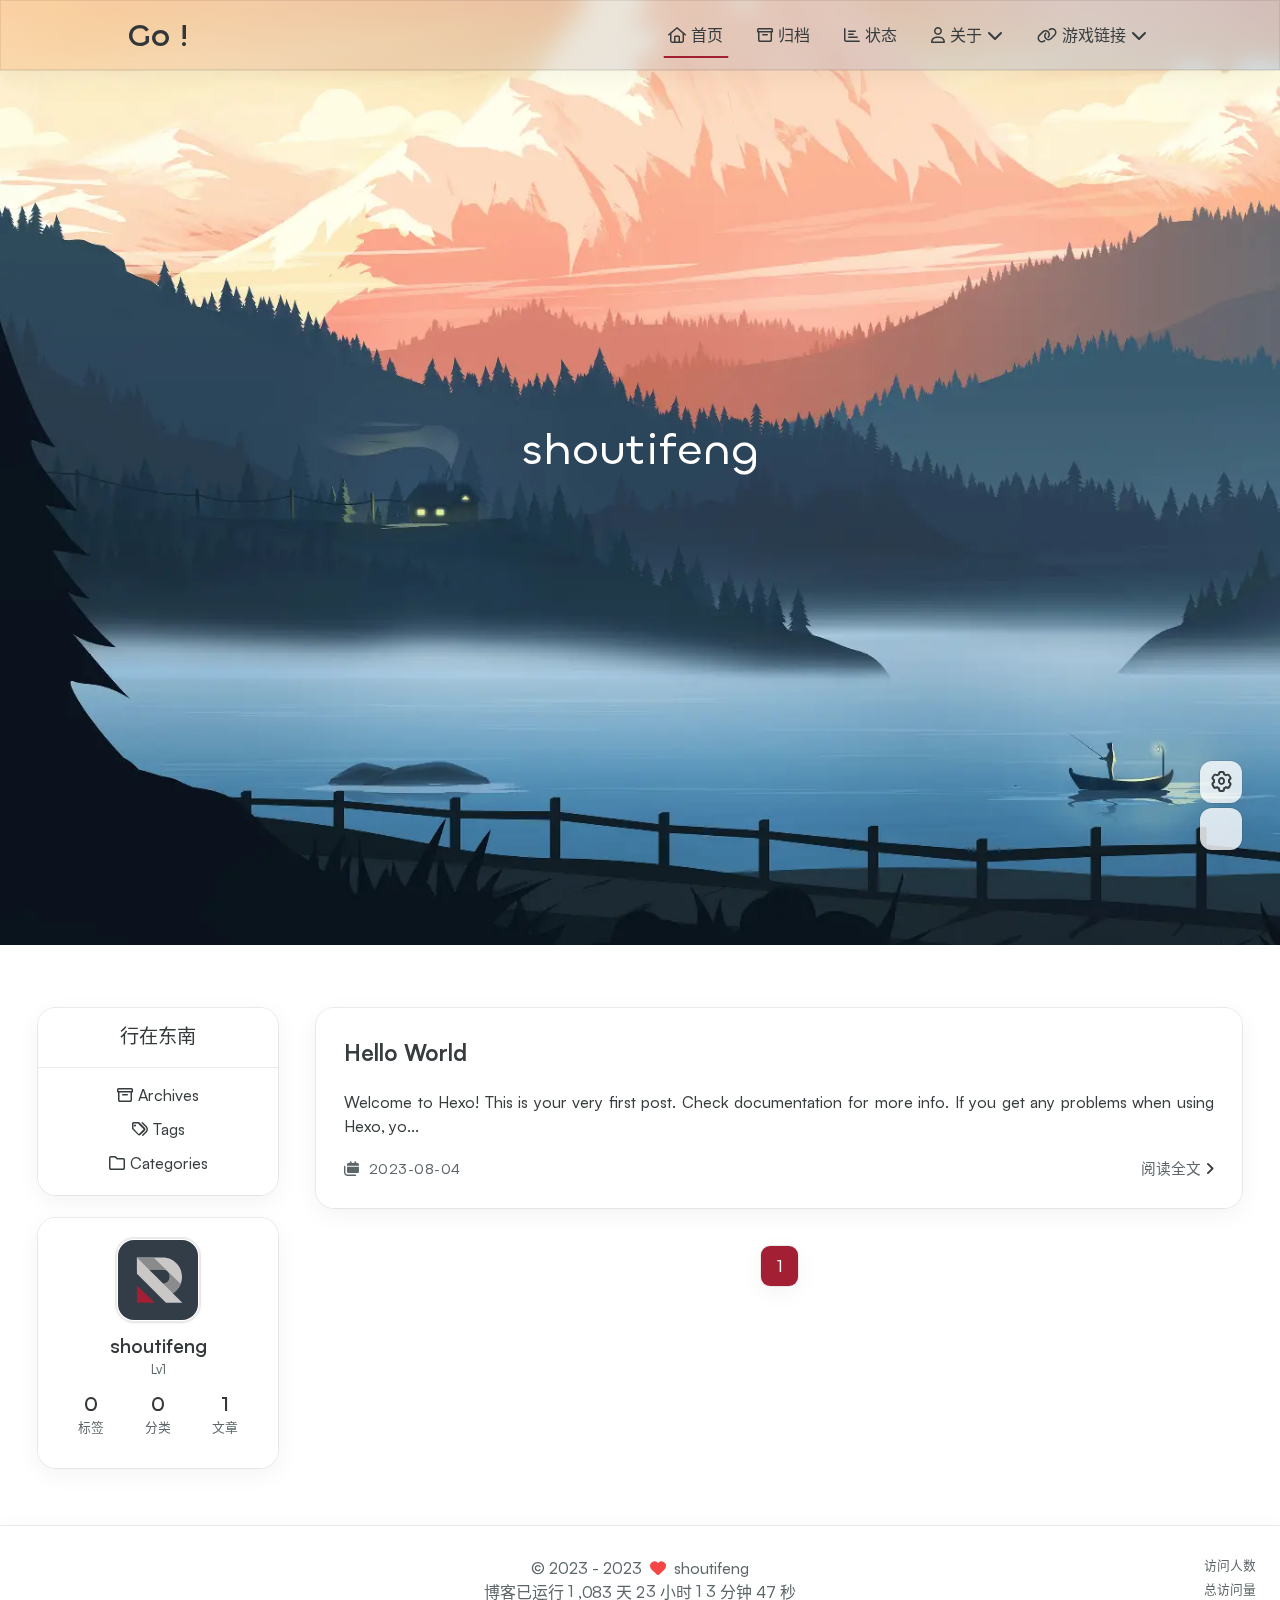
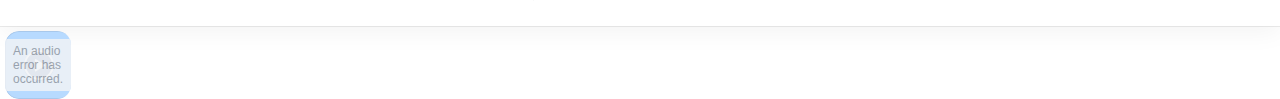
==== index.html @ 876d7492 "Site updated: 2023-08-04 16:55:06" ====
<!DOCTYPE html>
<html lang="zh-CN">
<head>
    <meta charset="utf-8">
    <meta name="viewport" content="width=device-width, initial-scale=1">
    <meta name="keywords" content="Hexo Theme Redefine">
    
    <meta name="author" content="shoutifeng">
    <!-- preconnect -->
    <link rel="preconnect" href="https://fonts.googleapis.com">
    <link rel="preconnect" href="https://fonts.gstatic.com" crossorigin>
    
    
    <!--- Seo Part-->
    
    <link rel="canonical" href="http://example.com/"/>
    <meta name="robots" content="index,follow">
    <meta name="googlebot" content="index,follow">
    <meta name="revisit-after" content="1 days">
    
        <meta name="description" content="---wow---">
<meta property="og:type" content="website">
<meta property="og:title" content="new world">
<meta property="og:url" content="http://example.com/index.html">
<meta property="og:site_name" content="new world">
<meta property="og:description" content="---wow---">
<meta property="og:locale" content="zh_CN">
<meta property="article:author" content="shoutifeng">
<meta name="twitter:card" content="summary">
    
    
    <!--- Icon Part-->
    <link rel="icon" type="image/png" href="/images/redefine-favicon.svg" sizes="192x192">
    <link rel="apple-touch-icon" sizes="180x180" href="/images/redefine-favicon.svg">
    <meta name="theme-color" content="#A31F34">
    <link rel="shortcut icon" href="/images/redefine-favicon.svg">
    <!--- Page Info-->
    
    <title>
        
        Go !
    </title>
    
<link rel="stylesheet" href="/css/style.css">

    
<link rel="stylesheet" href="/fonts/fonts.css">

    
<link rel="stylesheet" href="/fonts/Satoshi/satoshi.css">

    
<link rel="stylesheet" href="/fonts/Chillax/chillax.css">

    <!--- Font Part-->
    
    
    
    

    <!--- Inject Part-->
    
    <script id="hexo-configurations">
    let Global = window.Global || {};
    Global.hexo_config = {"hostname":"example.com","root":"/","language":"zh-CN"};
    Global.theme_config = {"articles":{"style":{"font_size":"16px","line_height":1.5,"image_border_radius":"14px","image_alignment":"center","image_caption":false,"link_icon":true},"word_count":{"enable":true,"count":true,"min2read":true},"author_label":{"enable":true,"auto":false,"list":[]},"code_block":{"copy":true,"style":"mac","font":{"enable":false,"family":null,"url":null}},"toc":{"enable":true,"max_depth":3,"number":false,"expand":true,"init_open":true},"copyright":true,"lazyload":true,"recommendation":{"enable":false,"title":"推荐阅读","limit":3,"mobile_limit":2,"placeholder":"/images/wallhaven-wqery6-light.webp","skip_dirs":[]}},"colors":{"primary":"#A31F34","secondary":null},"global":{"fonts":{"chinese":{"enable":false,"family":null,"url":null},"english":{"enable":false,"family":null,"url":null}},"content_max_width":"1000px","sidebar_width":"210px","hover":{"shadow":true,"scale":false},"scroll_progress":{"bar":false,"percentage":true},"website_counter":{"url":"https://busuanzi.ibruce.info/busuanzi/2.3/busuanzi.pure.mini.js","enable":true,"site_pv":true,"site_uv":true,"post_pv":true},"single_page":true,"open_graph":true,"google_analytics":{"enable":false,"id":null}},"home_banner":{"enable":true,"style":"fixed","image":{"light":"/images/light.jpg","dark":"/images/dark.png"},"title":"shoutifeng","subtitle":{"text":[],"hitokoto":{"enable":false,"api":"https://v1.hitokoto.cn"},"typing_speed":100,"backing_speed":80,"starting_delay":500,"backing_delay":1500,"loop":true,"smart_backspace":true},"text_color":{"light":"#fff","dark":"#d1d1b6"},"text_style":{"title_size":"2.8rem","subtitle_size":"1.5rem","line_height":1.2},"custom_font":{"enable":false,"family":null,"url":null},"social_links":{"enable":false,"links":{"github":null,"instagram":null,"zhihu":null,"twitter":null,"email":null},"qrs":{"weixin":null}}},"plugins":{"feed":{"enable":true},"aplayer":{"enable":true,"type":"mini","audios":[{"name":"小雨","artist":"黄龄","url":null,"cover":null}]},"mermaid":{"enable":false,"version":"9.3.0"}},"version":"2.3.0","navbar":{"auto_hide":false,"color":{"left":"#f78736","right":"#367df7","transparency":35},"links":{"Home":{"path":"/","icon":"fa-regular fa-house"},"Archives":{"path":"/archives","icon":"fa-regular fa-archive"},"Status":{"path":"https://status.evanluo.top/","icon":"fa-regular fa-chart-bar"},"About":{"icon":"fa-regular fa-user","submenus":{"Me":"/about","Github":"https://github.com/EvanNotFound/hexo-theme-redefine","Blog":"https://ohevan.com","Friends":"/friends"}},"Links":{"icon":"fa-regular fa-link","submenus":{"Link1":"/link1","Link2":"/link2","Link3":"/link3"}}},"search":{"enable":false,"preload":true}},"page_templates":{"friends_column":2,"tags_style":"blur"},"home":{"sidebar":{"enable":true,"position":"left","first_item":"menu","announcement":null,"links":{"Archives":{"path":"/archives","icon":"fa-regular fa-archive"},"Tags":{"path":"/tags","icon":"fa-regular fa-tags"},"Categories":{"path":"/categories","icon":"fa-regular fa-folder"}}},"article_date_format":"auto","categories":{"enable":true,"limit":3},"tags":{"enable":true,"limit":3}},"footerStart":"2023/8/5 11:45:14"};
    Global.language_ago = {"second":"%s 秒前","minute":"%s 分钟前","hour":"%s 小时前","day":"%s 天前","week":"%s 周前","month":"%s 个月前","year":"%s 年前"};
    Global.data_config = {"masonry":false};
  </script>
    
    <!--- Fontawesome Part-->
    
<link rel="stylesheet" href="/fontawesome/fontawesome.min.css">

    
<link rel="stylesheet" href="/fontawesome/brands.min.css">

    
<link rel="stylesheet" href="/fontawesome/solid.min.css">

    
<link rel="stylesheet" href="/fontawesome/regular.min.css">

    
    
    
    
<meta name="generator" content="Hexo 6.3.0"></head>


<body>
<div class="progress-bar-container">
    

    
        <span class="pjax-progress-bar"></span>
        <span class="swup-progress-icon">
            <i class="fa-solid fa-circle-notch fa-spin"></i>
        </span>
    
</div>


<main class="page-container" id="swup">
    

    
        
    <style>
        .home-banner-container {
            background: transparent !important;
        }

        .home-article-item,
        .sidebar-links,
        .sidebar-content,
        a.page-number,
        a.extend,
        .sidebar-links .links:hover,
        .right-bottom-tools,
        footer.footer {
            background-color: var(--background-color-transparent-80) !important;
        }

        .right-bottom-tools:hover,
        a.page-number:hover,
        a.extend:hover {
            background-color: var(--primary-color) !important;
        }

        .site-info,
        .home-article-sticky-label {
            background-color: var(--background-color-transparent-15) !important;
        }

        .home-article-sticky-label {
            backdrop-filter: none !important;
        }
    </style>

    <div class="home-banner-background transition-fade">
    </div>


<div class="home-banner-container flex-center transition-fade">
    <div class="content flex-center">
        <div class="description"
        
        >
            shoutifeng
            
            
                <p><i id="subtitle"></i></p>
            
        </div>
        
    </div>
</div>



    

    <div class="main-content-container">
        

        <div class="main-content-header">
            <header class="navbar-container">
    
    <div class="navbar-content has-home-banner">
        <div class="left">
            
            <a class="logo-title" href="/">
                <h1>
                Go !
                </h1>
            </a>
        </div>

        <div class="right">
            <!-- PC -->
            <div class="desktop">
                <ul class="navbar-list">
                    
                        
                            <li class="navbar-item">
                                <!-- Menu -->
                                <a class="active" 
                                    href="/"  >
                                    
                                        
                                            <i class="fa-regular fa-house"></i>
                                        
                                        首页
                                    
                                </a>
                                <!-- Submenu -->
                                
                            </li>
                    
                        
                            <li class="navbar-item">
                                <!-- Menu -->
                                <a class="" 
                                    href="/archives"  >
                                    
                                        
                                            <i class="fa-regular fa-archive"></i>
                                        
                                        归档
                                    
                                </a>
                                <!-- Submenu -->
                                
                            </li>
                    
                        
                            <li class="navbar-item">
                                <!-- Menu -->
                                <a class="" 
                                    target="_blank" rel="noopener" href="https://status.evanluo.top/"  >
                                    
                                        
                                            <i class="fa-regular fa-chart-bar"></i>
                                        
                                        状态
                                    
                                </a>
                                <!-- Submenu -->
                                
                            </li>
                    
                        
                            <li class="navbar-item">
                                <!-- Menu -->
                                <a class="has-dropdown" 
                                    href="#" onClick="return false;">
                                    
                                        
                                            <i class="fa-regular fa-user"></i>
                                        
                                        关于&nbsp;<i class="fa-solid fa-chevron-down"></i>
                                    
                                </a>
                                <!-- Submenu -->
                                
                                    <ul class="sub-menu">
                                    
                                        <li>
                                        <a href="/about">ME
                                        </a>
                                        </li>
                                    
                                        <li>
                                        <a target="_blank" rel="noopener" href="https://github.com/EvanNotFound/hexo-theme-redefine">GITHUB
                                        </a>
                                        </li>
                                    
                                        <li>
                                        <a target="_blank" rel="noopener" href="https://ohevan.com">BLOG
                                        </a>
                                        </li>
                                    
                                        <li>
                                        <a href="/friends">友情链接
                                        </a>
                                        </li>
                                    
                                    </ul>
                                
                            </li>
                    
                        
                            <li class="navbar-item">
                                <!-- Menu -->
                                <a class="has-dropdown" 
                                    href="#" onClick="return false;">
                                    
                                        
                                            <i class="fa-regular fa-link"></i>
                                        
                                        游戏链接&nbsp;<i class="fa-solid fa-chevron-down"></i>
                                    
                                </a>
                                <!-- Submenu -->
                                
                                    <ul class="sub-menu">
                                    
                                        <li>
                                        <a href="/link1">贪吃蛇
                                        </a>
                                        </li>
                                    
                                        <li>
                                        <a href="/link2">山地越野
                                        </a>
                                        </li>
                                    
                                        <li>
                                        <a href="/link3">吃豆人
                                        </a>
                                        </li>
                                    
                                    </ul>
                                
                            </li>
                    
                    
                </ul>
            </div>
            <!-- Mobile -->
            <div class="mobile">
                
                <div class="icon-item navbar-bar">
                    <div class="navbar-bar-middle"></div>
                </div>
            </div>
        </div>
    </div>

    <!-- Mobile drawer -->
    <div class="navbar-drawer">
        <ul class="drawer-navbar-list">
            
                
                    <li class="drawer-navbar-item flex-center">
                        <a class="active" 
                        href="/"  >
                             
                                
                                    <i class="fa-regular fa-house"></i>
                                
                                首页
                            
                        </a>
                    </li>
                    <!-- Submenu -->
                    
            
                
                    <li class="drawer-navbar-item flex-center">
                        <a class="" 
                        href="/archives"  >
                             
                                
                                    <i class="fa-regular fa-archive"></i>
                                
                                归档
                            
                        </a>
                    </li>
                    <!-- Submenu -->
                    
            
                
                    <li class="drawer-navbar-item flex-center">
                        <a class="" 
                        target="_blank" rel="noopener" href="https://status.evanluo.top/"  >
                             
                                
                                    <i class="fa-regular fa-chart-bar"></i>
                                
                                状态
                            
                        </a>
                    </li>
                    <!-- Submenu -->
                    
            
                
                    <li class="drawer-navbar-item flex-center">
                        <a class="has-dropdown" 
                        href="#" onClick="return false;">
                            
                                
                                    <i class="fa-regular fa-user"></i>
                                
                                关于&nbsp;<i class="fa-solid fa-chevron-down"></i>
                            
                        </a>
                    </li>
                    <!-- Submenu -->
                              
                        
                            <li class="dropdown-item flex-center">
                                <a class="dropdown-item" href="/about">ME</a>
                            </li>
                        
                            <li class="dropdown-item flex-center">
                                <a class="dropdown-item" target="_blank" rel="noopener" href="https://github.com/EvanNotFound/hexo-theme-redefine">GITHUB</a>
                            </li>
                        
                            <li class="dropdown-item flex-center">
                                <a class="dropdown-item" target="_blank" rel="noopener" href="https://ohevan.com">BLOG</a>
                            </li>
                        
                            <li class="dropdown-item flex-center">
                                <a class="dropdown-item" href="/friends">友情链接</a>
                            </li>
                        
                    
            
                
                    <li class="drawer-navbar-item flex-center">
                        <a class="has-dropdown" 
                        href="#" onClick="return false;">
                            
                                
                                    <i class="fa-regular fa-link"></i>
                                
                                游戏链接&nbsp;<i class="fa-solid fa-chevron-down"></i>
                            
                        </a>
                    </li>
                    <!-- Submenu -->
                              
                        
                            <li class="dropdown-item flex-center">
                                <a class="dropdown-item" href="/link1">贪吃蛇</a>
                            </li>
                        
                            <li class="dropdown-item flex-center">
                                <a class="dropdown-item" href="/link2">山地越野</a>
                            </li>
                        
                            <li class="dropdown-item flex-center">
                                <a class="dropdown-item" href="/link3">吃豆人</a>
                            </li>
                        
                    
            

        </ul>
    </div>

    <div class="window-mask"></div>

</header>


        </div>

        <div class="main-content-body">

            
                <div class="home-sidebar-container">
    <div class="sticky-container">
        
            
                <div class="sidebar-links">
                    <div class="site-info">
                        <div class="site-name">行在东南</div>
                        
                    </div>
                    
                        
                            
                                <a class="links" href="/archives">
                                    
                                        <i class="fa-regular fa-archive icon-space"></i>
                                    
                                    <span class="link-name">Archives</span>
                                </a>
                            
                        
                            
                                <a class="links" href="/tags">
                                    
                                        <i class="fa-regular fa-tags icon-space"></i>
                                    
                                    <span class="link-name">Tags</span>
                                </a>
                            
                        
                            
                                <a class="links" href="/categories">
                                    
                                        <i class="fa-regular fa-folder icon-space"></i>
                                    
                                    <span class="link-name">Categories</span>
                                </a>
                            
                        
                    
                </div>
            
            <div class="sidebar-content"  marginTop >
                <div class="avatar">
                    <img src="/images/redefine-avatar.svg">
                </div>
                <div class="author">
                    <div class="name">shoutifeng</div>
                    
                        <div class="label">Lv1</div>
                    
                </div>
                <div class="statistics">
                    <a class="item" href="/tags">
                        <div class="number">0</div>
                        <div class="label">标签</div>
                    </a>
                    <a class="item" href="/categories">
                        <div class="number">0</div>
                        <div class="label">分类</div>
                    </a>
                    <a class="item" href="/archives">
                        <div class="number">1</div>
                        <div class="label">文章</div>
                    </a>
                </div>
            </div>
        

    </div>
</div>

            

            <div class="main-content">

                
                    <div class="home-content-container">
    <ul class="home-article-list">
        
            <li class="home-article-item">

                

                
                

                <h3 class="home-article-title">
                    <a href="/2023/08/04/hello-world/">
                        Hello World
                    </a>
                </h3>

                <div class="home-article-content markdown-body">
                    
                        Welcome to Hexo! This is your very first post. Check documentation for more info. If you get any problems when using Hexo, yo...
                    
                </div>

                <div class="home-article-meta-info-container">
    <div class="home-article-meta-info">
        <span><i class="fa-solid fa-calendars"></i>&nbsp;
            <span class="home-article-date" data-date="Fri Aug 04 2023 13:48:29 GMT+0800">
                
                    2023-08-04
                
            </span>
        </span>
        
        
    </div>

    <a href="/2023/08/04/hello-world/">阅读全文<span class="seo-reader-text">Hello World</span>&nbsp;<i class="fa-solid fa-angle-right"></i></a>
</div>

            </li>
        
    </ul>

    <div class="home-paginator">
        <div class="paginator">
    <span class="page-number current">1</span>
</div>

    </div>
</div>

                    <div class="comment-container pjax"></div>
                

            </div>
            
            

        </div>

        <div class="main-content-footer">
            <footer class="footer">
    <div class="info-container">
        <div class="copyright-info">
            &copy;
            
              <span>2023</span>
              -
            
            2023&nbsp;&nbsp;<i class="fa-solid fa-heart fa-beat" style="--fa-animation-duration: 0.5s; color: #f54545"></i>&nbsp;&nbsp;<a href="/">shoutifeng</a>
        </div>
        
            <script data-swup-reload-script src="https://busuanzi.ibruce.info/busuanzi/2.3/busuanzi.pure.mini.js"></script>
            <div class="website-count info-item">
                
                    <span id="busuanzi_container_site_uv" class="busuanzi_container_site_uv">
                        访问人数&nbsp;<span id="busuanzi_value_site_uv" class="busuanzi_value_site_uv"></span>
                    </span>
                
                
                    <span id="busuanzi_container_site_pv" class="busuanzi_container_site_pv">
                        总访问量&nbsp;<span id="busuanzi_value_site_pv" class="busuanzi_value_site_pv"></span>
                    </span>
                
            </div>
        
        
            <div>
                博客已运行 <span class="odometer" id="runtime_days" ></span> 天 <span class="odometer" id="runtime_hours"></span> 小时 <span class="odometer" id="runtime_minutes"></span> 分钟 <span class="odometer" id="runtime_seconds"></span> 秒
            </div>
        
        
        
            <script data-swup-reload-script>
                try {
                    function odometer_init() {
                    const elements = document.querySelectorAll('.odometer');
                    elements.forEach(el => {
                        new Odometer({
                            el,
                            format: '( ddd).dd',
                            duration: 200
                        });
                    });
                    }
                    odometer_init();
                } catch (error) {}
            </script>
        
        
        
    </div>  
</footer>
        </div>
    </div>

    

    <div class="right-side-tools-container">
        <div class="side-tools-container">
    <ul class="hidden-tools-list">
        <li class="right-bottom-tools tool-font-adjust-plus flex-center">
            <i class="fa-regular fa-magnifying-glass-plus"></i>
        </li>

        <li class="right-bottom-tools tool-font-adjust-minus flex-center">
            <i class="fa-regular fa-magnifying-glass-minus"></i>
        </li>

        <li class="right-bottom-tools tool-expand-width flex-center">
            <i class="fa-regular fa-expand"></i>
        </li>

        <li class="right-bottom-tools tool-dark-light-toggle flex-center">
            <i class="fa-regular fa-moon"></i>
        </li>

        <!-- rss -->
        

        

        <li class="right-bottom-tools tool-scroll-to-bottom flex-center">
            <i class="fa-regular fa-arrow-down"></i>
        </li>
    </ul>

    <ul class="visible-tools-list">
        <li class="right-bottom-tools toggle-tools-list flex-center">
            <i class="fa-regular fa-cog fa-spin"></i>
        </li>
        
            <li class="right-bottom-tools tool-scroll-to-top flex-center">
                <i class="arrow-up fas fa-arrow-up"></i>
                <span class="percent"></span>
            </li>
        
        
            <li class="right-bottom-tools tool-aplayer flex-center">

            </li>
        
    </ul>
</div>

    </div>

    <div class="image-viewer-container">
    <img src="">
</div>


    


</main>


<script src="/js/libs/Swup.min.js"></script>

<script src="/js/libs/SwupSlideTheme.min.js"></script>

<script src="/js/libs/SwupScriptsPlugin.min.js"></script>

<script src="/js/libs/SwupProgressPlugin.min.js"></script>

<script src="/js/libs/SwupScrollPlugin.min.js"></script>

<script>
    const swup = new Swup({
        plugins: [
            new SwupScriptsPlugin({
                optin: true,
            }),
            new SwupProgressPlugin(),
            new SwupScrollPlugin({
                offset: 80,
            }),
            new SwupSlideTheme({
                mainElement: ".main-content-body",
            }),
        ],
        containers: ["#swup"],
    });

    swup.on("pageView", () => {
        Global.refresh();
    });

    // if (document.readyState === "complete") {
    //
    // } else {
    //     document.addEventListener("DOMContentLoaded", () => init());
    // }
</script>






<script src="/js/utils.js"></script>

<script src="/js/main.js"></script>

<script src="/js/layouts/navbarShrink.js"></script>

<script src="/js/tools/scrollTopBottom.js"></script>

<script src="/js/tools/lightDarkSwitch.js"></script>

<script src="/js/layouts/categoryList.js"></script>





    
<script src="/js/tools/codeBlock.js"></script>




    
<script src="/js/layouts/lazyload.js"></script>




    
<script src="/js/tools/runtime.js"></script>

    
<script src="/js/libs/odometer.min.js"></script>

    
<link rel="stylesheet" href="/assets/odometer-theme-minimal.css">




  
<script src="/js/libs/Typed.min.js"></script>

  
<script src="/js/plugins/typed.js"></script>







<div class="post-scripts" data-swup-reload-script>
    
        
<script src="/js/tools/tocToggle.js"></script>

<script src="/js/layouts/toc.js"></script>

<script src="/js/libs/anime.min.js"></script>

<script src="/js/plugins/tabs.js"></script>

    
</div>


    <div id="aplayer"></div>

<script src="/js/libs/APlayer.min.js"></script>


<script src="/js/plugins/aplayer.js"></script>


</body>
</html>
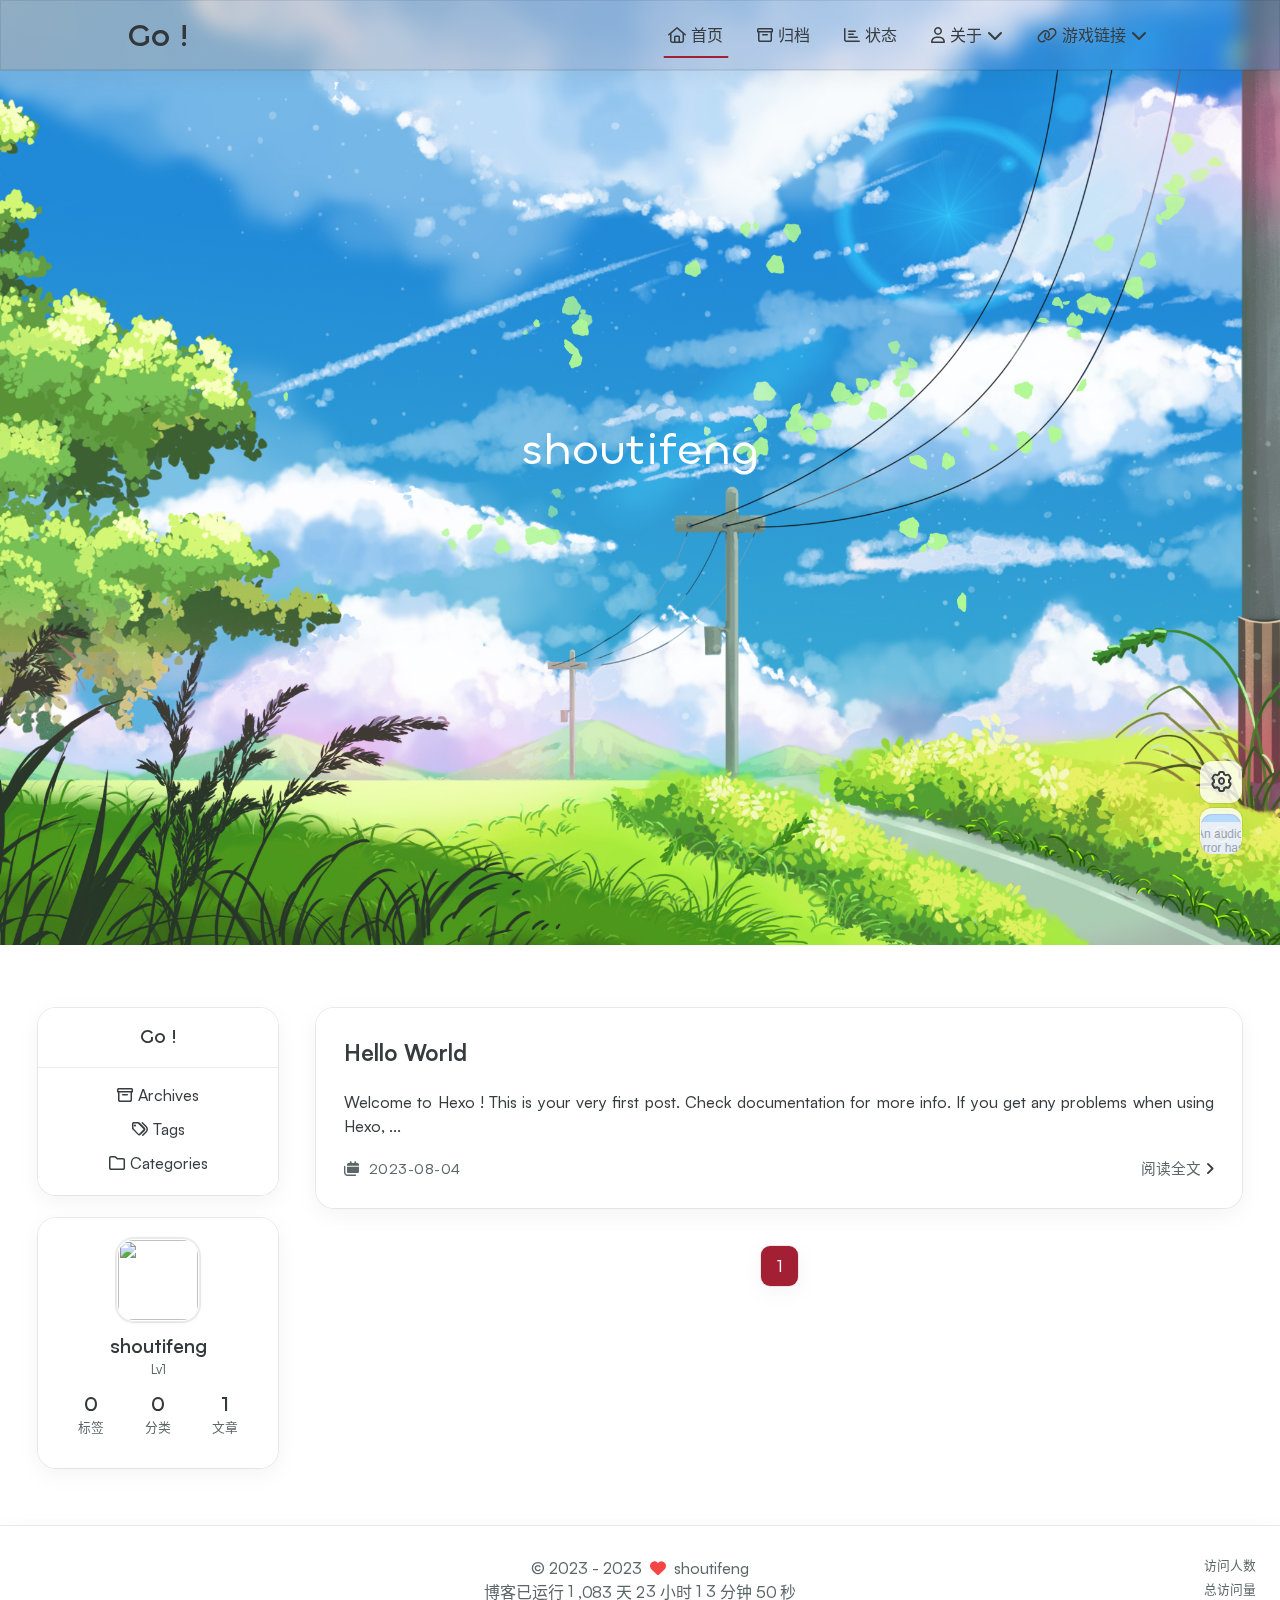
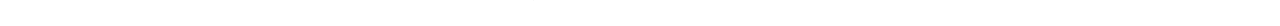
==== commit 3cebc027: "Site updated: 2023-08-04 18:01:22" ====
--- a/index.html
+++ b/index.html
@@ -449,7 +449,7 @@
             
                 <div class="sidebar-links">
                     <div class="site-info">
-                        <div class="site-name">行在东南</div>
+                        <div class="site-name">Go !</div>
                         
                     </div>
                     
@@ -486,7 +486,7 @@
             
             <div class="sidebar-content"  marginTop >
                 <div class="avatar">
-                    <img src="/images/redefine-avatar.svg">
+                    <img src="/images/cat.jpg">
                 </div>
                 <div class="author">
                     <div class="name">shoutifeng</div>
@@ -537,7 +537,7 @@
 
                 <div class="home-article-content markdown-body">
                     
-                        Welcome to Hexo! This is your very first post. Check documentation for more info. If you get any problems when using Hexo, yo...
+                        Welcome to Hexo ! This is your very first post. Check documentation  for more info. If you get any problems when using Hexo, ...
                     
                 </div>
 
--- a/css/style.css
+++ b/css/style.css
@@ -161,7 +161,7 @@
   --note-type-title-bg: #fdf3e9;
   --note-black-title-bg: #e9e9e9;
   --note-purple-title-bg: #f9e9fd;
-  --home-banner-img: url("/images/wallhaven-wqery6-light.webp");
+  --home-banner-img: url("/images/light.jpg");
   --home-banner-text-color: #fff;
   --home-banner-icons-container-border-color: rgba(255,255,255,0.35);
   --home-banner-icons-container-background-color: rgba(255,255,255,0.3);
@@ -210,7 +210,7 @@
     --note-type-title-bg: #fdf3e9;
     --note-black-title-bg: #e9e9e9;
     --note-purple-title-bg: #f9e9fd;
-    --home-banner-img: url("/images/wallhaven-wqery6-light.webp");
+    --home-banner-img: url("/images/light.jpg");
     --home-banner-text-color: #fff;
     --home-banner-icons-container-border-color: rgba(255,255,255,0.35);
     --home-banner-icons-container-background-color: rgba(255,255,255,0.3);
@@ -260,7 +260,7 @@
     --note-type-title-bg: #4e3a1e;
     --note-black-title-bg: #1e1e1e;
     --note-purple-title-bg: #4e1e4e;
-    --home-banner-img: url("/images/wallhaven-wqery6-dark.webp");
+    --home-banner-img: url("/images/dark.png");
     --home-banner-text-color: #d1d1b6;
     --home-banner-icons-container-border-color: rgba(197,197,197,0.35);
     --home-banner-icons-container-background-color: rgba(197,197,197,0.3);
@@ -309,7 +309,7 @@
   --note-type-title-bg: #fdf3e9;
   --note-black-title-bg: #e9e9e9;
   --note-purple-title-bg: #f9e9fd;
-  --home-banner-img: url("/images/wallhaven-wqery6-light.webp");
+  --home-banner-img: url("/images/light.jpg");
   --home-banner-text-color: #fff;
   --home-banner-icons-container-border-color: rgba(255,255,255,0.35);
   --home-banner-icons-container-background-color: rgba(255,255,255,0.3);
@@ -357,7 +357,7 @@
   --note-type-title-bg: #4e3a1e;
   --note-black-title-bg: #1e1e1e;
   --note-purple-title-bg: #4e1e4e;
-  --home-banner-img: url("/images/wallhaven-wqery6-dark.webp");
+  --home-banner-img: url("/images/dark.png");
   --home-banner-text-color: #d1d1b6;
   --home-banner-icons-container-border-color: rgba(197,197,197,0.35);
   --home-banner-icons-container-background-color: rgba(197,197,197,0.3);
@@ -405,7 +405,7 @@
   --note-type-title-bg: #fdf3e9;
   --note-black-title-bg: #e9e9e9;
   --note-purple-title-bg: #f9e9fd;
-  --home-banner-img: url("/images/wallhaven-wqery6-light.webp");
+  --home-banner-img: url("/images/light.jpg");
   --home-banner-text-color: #fff;
   --home-banner-icons-container-border-color: rgba(255,255,255,0.35);
   --home-banner-icons-container-background-color: rgba(255,255,255,0.3);
@@ -454,7 +454,7 @@
     --note-type-title-bg: #fdf3e9;
     --note-black-title-bg: #e9e9e9;
     --note-purple-title-bg: #f9e9fd;
-    --home-banner-img: url("/images/wallhaven-wqery6-light.webp");
+    --home-banner-img: url("/images/light.jpg");
     --home-banner-text-color: #fff;
     --home-banner-icons-container-border-color: rgba(255,255,255,0.35);
     --home-banner-icons-container-background-color: rgba(255,255,255,0.3);
@@ -504,7 +504,7 @@
     --note-type-title-bg: #4e3a1e;
     --note-black-title-bg: #1e1e1e;
     --note-purple-title-bg: #4e1e4e;
-    --home-banner-img: url("/images/wallhaven-wqery6-dark.webp");
+    --home-banner-img: url("/images/dark.png");
     --home-banner-text-color: #d1d1b6;
     --home-banner-icons-container-border-color: rgba(197,197,197,0.35);
     --home-banner-icons-container-background-color: rgba(197,197,197,0.3);
@@ -553,7 +553,7 @@
   --note-type-title-bg: #fdf3e9;
   --note-black-title-bg: #e9e9e9;
   --note-purple-title-bg: #f9e9fd;
-  --home-banner-img: url("/images/wallhaven-wqery6-light.webp");
+  --home-banner-img: url("/images/light.jpg");
   --home-banner-text-color: #fff;
   --home-banner-icons-container-border-color: rgba(255,255,255,0.35);
   --home-banner-icons-container-background-color: rgba(255,255,255,0.3);
@@ -601,7 +601,7 @@
   --note-type-title-bg: #4e3a1e;
   --note-black-title-bg: #1e1e1e;
   --note-purple-title-bg: #4e1e4e;
-  --home-banner-img: url("/images/wallhaven-wqery6-dark.webp");
+  --home-banner-img: url("/images/dark.png");
   --home-banner-text-color: #d1d1b6;
   --home-banner-icons-container-border-color: rgba(197,197,197,0.35);
   --home-banner-icons-container-background-color: rgba(197,197,197,0.3);
@@ -1210,7 +1210,7 @@
   --note-type-title-bg: #fdf3e9;
   --note-black-title-bg: #e9e9e9;
   --note-purple-title-bg: #f9e9fd;
-  --home-banner-img: url("/images/wallhaven-wqery6-light.webp");
+  --home-banner-img: url("/images/light.jpg");
   --home-banner-text-color: #fff;
   --home-banner-icons-container-border-color: rgba(255,255,255,0.35);
   --home-banner-icons-container-background-color: rgba(255,255,255,0.3);
@@ -1259,7 +1259,7 @@
     --note-type-title-bg: #fdf3e9;
     --note-black-title-bg: #e9e9e9;
     --note-purple-title-bg: #f9e9fd;
-    --home-banner-img: url("/images/wallhaven-wqery6-light.webp");
+    --home-banner-img: url("/images/light.jpg");
     --home-banner-text-color: #fff;
     --home-banner-icons-container-border-color: rgba(255,255,255,0.35);
     --home-banner-icons-container-background-color: rgba(255,255,255,0.3);
@@ -1309,7 +1309,7 @@
     --note-type-title-bg: #4e3a1e;
     --note-black-title-bg: #1e1e1e;
     --note-purple-title-bg: #4e1e4e;
-    --home-banner-img: url("/images/wallhaven-wqery6-dark.webp");
+    --home-banner-img: url("/images/dark.png");
     --home-banner-text-color: #d1d1b6;
     --home-banner-icons-container-border-color: rgba(197,197,197,0.35);
     --home-banner-icons-container-background-color: rgba(197,197,197,0.3);
@@ -1358,7 +1358,7 @@
   --note-type-title-bg: #fdf3e9;
   --note-black-title-bg: #e9e9e9;
   --note-purple-title-bg: #f9e9fd;
-  --home-banner-img: url("/images/wallhaven-wqery6-light.webp");
+  --home-banner-img: url("/images/light.jpg");
   --home-banner-text-color: #fff;
   --home-banner-icons-container-border-color: rgba(255,255,255,0.35);
   --home-banner-icons-container-background-color: rgba(255,255,255,0.3);
@@ -1406,7 +1406,7 @@
   --note-type-title-bg: #4e3a1e;
   --note-black-title-bg: #1e1e1e;
   --note-purple-title-bg: #4e1e4e;
-  --home-banner-img: url("/images/wallhaven-wqery6-dark.webp");
+  --home-banner-img: url("/images/dark.png");
   --home-banner-text-color: #d1d1b6;
   --home-banner-icons-container-border-color: rgba(197,197,197,0.35);
   --home-banner-icons-container-background-color: rgba(197,197,197,0.3);
@@ -1886,7 +1886,7 @@
   --note-type-title-bg: #fdf3e9;
   --note-black-title-bg: #e9e9e9;
   --note-purple-title-bg: #f9e9fd;
-  --home-banner-img: url("/images/wallhaven-wqery6-light.webp");
+  --home-banner-img: url("/images/light.jpg");
   --home-banner-text-color: #fff;
   --home-banner-icons-container-border-color: rgba(255,255,255,0.35);
   --home-banner-icons-container-background-color: rgba(255,255,255,0.3);
@@ -1935,7 +1935,7 @@
     --note-type-title-bg: #fdf3e9;
     --note-black-title-bg: #e9e9e9;
     --note-purple-title-bg: #f9e9fd;
-    --home-banner-img: url("/images/wallhaven-wqery6-light.webp");
+    --home-banner-img: url("/images/light.jpg");
     --home-banner-text-color: #fff;
     --home-banner-icons-container-border-color: rgba(255,255,255,0.35);
     --home-banner-icons-container-background-color: rgba(255,255,255,0.3);
@@ -1985,7 +1985,7 @@
     --note-type-title-bg: #4e3a1e;
     --note-black-title-bg: #1e1e1e;
     --note-purple-title-bg: #4e1e4e;
-    --home-banner-img: url("/images/wallhaven-wqery6-dark.webp");
+    --home-banner-img: url("/images/dark.png");
     --home-banner-text-color: #d1d1b6;
     --home-banner-icons-container-border-color: rgba(197,197,197,0.35);
     --home-banner-icons-container-background-color: rgba(197,197,197,0.3);
@@ -2034,7 +2034,7 @@
   --note-type-title-bg: #fdf3e9;
   --note-black-title-bg: #e9e9e9;
   --note-purple-title-bg: #f9e9fd;
-  --home-banner-img: url("/images/wallhaven-wqery6-light.webp");
+  --home-banner-img: url("/images/light.jpg");
   --home-banner-text-color: #fff;
   --home-banner-icons-container-border-color: rgba(255,255,255,0.35);
   --home-banner-icons-container-background-color: rgba(255,255,255,0.3);
@@ -2082,7 +2082,7 @@
   --note-type-title-bg: #4e3a1e;
   --note-black-title-bg: #1e1e1e;
   --note-purple-title-bg: #4e1e4e;
-  --home-banner-img: url("/images/wallhaven-wqery6-dark.webp");
+  --home-banner-img: url("/images/dark.png");
   --home-banner-text-color: #d1d1b6;
   --home-banner-icons-container-border-color: rgba(197,197,197,0.35);
   --home-banner-icons-container-background-color: rgba(197,197,197,0.3);
@@ -2244,7 +2244,7 @@
   --note-type-title-bg: #fdf3e9;
   --note-black-title-bg: #e9e9e9;
   --note-purple-title-bg: #f9e9fd;
-  --home-banner-img: url("/images/wallhaven-wqery6-light.webp");
+  --home-banner-img: url("/images/light.jpg");
   --home-banner-text-color: #fff;
   --home-banner-icons-container-border-color: rgba(255,255,255,0.35);
   --home-banner-icons-container-background-color: rgba(255,255,255,0.3);
@@ -2293,7 +2293,7 @@
     --note-type-title-bg: #fdf3e9;
     --note-black-title-bg: #e9e9e9;
     --note-purple-title-bg: #f9e9fd;
-    --home-banner-img: url("/images/wallhaven-wqery6-light.webp");
+    --home-banner-img: url("/images/light.jpg");
     --home-banner-text-color: #fff;
     --home-banner-icons-container-border-color: rgba(255,255,255,0.35);
     --home-banner-icons-container-background-color: rgba(255,255,255,0.3);
@@ -2343,7 +2343,7 @@
     --note-type-title-bg: #4e3a1e;
     --note-black-title-bg: #1e1e1e;
     --note-purple-title-bg: #4e1e4e;
-    --home-banner-img: url("/images/wallhaven-wqery6-dark.webp");
+    --home-banner-img: url("/images/dark.png");
     --home-banner-text-color: #d1d1b6;
     --home-banner-icons-container-border-color: rgba(197,197,197,0.35);
     --home-banner-icons-container-background-color: rgba(197,197,197,0.3);
@@ -2392,7 +2392,7 @@
   --note-type-title-bg: #fdf3e9;
   --note-black-title-bg: #e9e9e9;
   --note-purple-title-bg: #f9e9fd;
-  --home-banner-img: url("/images/wallhaven-wqery6-light.webp");
+  --home-banner-img: url("/images/light.jpg");
   --home-banner-text-color: #fff;
   --home-banner-icons-container-border-color: rgba(255,255,255,0.35);
   --home-banner-icons-container-background-color: rgba(255,255,255,0.3);
@@ -2440,7 +2440,7 @@
   --note-type-title-bg: #4e3a1e;
   --note-black-title-bg: #1e1e1e;
   --note-purple-title-bg: #4e1e4e;
-  --home-banner-img: url("/images/wallhaven-wqery6-dark.webp");
+  --home-banner-img: url("/images/dark.png");
   --home-banner-text-color: #d1d1b6;
   --home-banner-icons-container-border-color: rgba(197,197,197,0.35);
   --home-banner-icons-container-background-color: rgba(197,197,197,0.3);
@@ -2675,7 +2675,7 @@
   --note-type-title-bg: #fdf3e9;
   --note-black-title-bg: #e9e9e9;
   --note-purple-title-bg: #f9e9fd;
-  --home-banner-img: url("/images/wallhaven-wqery6-light.webp");
+  --home-banner-img: url("/images/light.jpg");
   --home-banner-text-color: #fff;
   --home-banner-icons-container-border-color: rgba(255,255,255,0.35);
   --home-banner-icons-container-background-color: rgba(255,255,255,0.3);
@@ -2724,7 +2724,7 @@
     --note-type-title-bg: #fdf3e9;
     --note-black-title-bg: #e9e9e9;
     --note-purple-title-bg: #f9e9fd;
-    --home-banner-img: url("/images/wallhaven-wqery6-light.webp");
+    --home-banner-img: url("/images/light.jpg");
     --home-banner-text-color: #fff;
     --home-banner-icons-container-border-color: rgba(255,255,255,0.35);
     --home-banner-icons-container-background-color: rgba(255,255,255,0.3);
@@ -2774,7 +2774,7 @@
     --note-type-title-bg: #4e3a1e;
     --note-black-title-bg: #1e1e1e;
     --note-purple-title-bg: #4e1e4e;
-    --home-banner-img: url("/images/wallhaven-wqery6-dark.webp");
+    --home-banner-img: url("/images/dark.png");
     --home-banner-text-color: #d1d1b6;
     --home-banner-icons-container-border-color: rgba(197,197,197,0.35);
     --home-banner-icons-container-background-color: rgba(197,197,197,0.3);
@@ -2823,7 +2823,7 @@
   --note-type-title-bg: #fdf3e9;
   --note-black-title-bg: #e9e9e9;
   --note-purple-title-bg: #f9e9fd;
-  --home-banner-img: url("/images/wallhaven-wqery6-light.webp");
+  --home-banner-img: url("/images/light.jpg");
   --home-banner-text-color: #fff;
   --home-banner-icons-container-border-color: rgba(255,255,255,0.35);
   --home-banner-icons-container-background-color: rgba(255,255,255,0.3);
@@ -2871,7 +2871,7 @@
   --note-type-title-bg: #4e3a1e;
   --note-black-title-bg: #1e1e1e;
   --note-purple-title-bg: #4e1e4e;
-  --home-banner-img: url("/images/wallhaven-wqery6-dark.webp");
+  --home-banner-img: url("/images/dark.png");
   --home-banner-text-color: #d1d1b6;
   --home-banner-icons-container-border-color: rgba(197,197,197,0.35);
   --home-banner-icons-container-background-color: rgba(197,197,197,0.3);
@@ -4436,7 +4436,7 @@
   --note-type-title-bg: #fdf3e9;
   --note-black-title-bg: #e9e9e9;
   --note-purple-title-bg: #f9e9fd;
-  --home-banner-img: url("/images/wallhaven-wqery6-light.webp");
+  --home-banner-img: url("/images/light.jpg");
   --home-banner-text-color: #fff;
   --home-banner-icons-container-border-color: rgba(255,255,255,0.35);
   --home-banner-icons-container-background-color: rgba(255,255,255,0.3);
@@ -4485,7 +4485,7 @@
     --note-type-title-bg: #fdf3e9;
     --note-black-title-bg: #e9e9e9;
     --note-purple-title-bg: #f9e9fd;
-    --home-banner-img: url("/images/wallhaven-wqery6-light.webp");
+    --home-banner-img: url("/images/light.jpg");
     --home-banner-text-color: #fff;
     --home-banner-icons-container-border-color: rgba(255,255,255,0.35);
     --home-banner-icons-container-background-color: rgba(255,255,255,0.3);
@@ -4535,7 +4535,7 @@
     --note-type-title-bg: #4e3a1e;
     --note-black-title-bg: #1e1e1e;
     --note-purple-title-bg: #4e1e4e;
-    --home-banner-img: url("/images/wallhaven-wqery6-dark.webp");
+    --home-banner-img: url("/images/dark.png");
     --home-banner-text-color: #d1d1b6;
     --home-banner-icons-container-border-color: rgba(197,197,197,0.35);
     --home-banner-icons-container-background-color: rgba(197,197,197,0.3);
@@ -4584,7 +4584,7 @@
   --note-type-title-bg: #fdf3e9;
   --note-black-title-bg: #e9e9e9;
   --note-purple-title-bg: #f9e9fd;
-  --home-banner-img: url("/images/wallhaven-wqery6-light.webp");
+  --home-banner-img: url("/images/light.jpg");
   --home-banner-text-color: #fff;
   --home-banner-icons-container-border-color: rgba(255,255,255,0.35);
   --home-banner-icons-container-background-color: rgba(255,255,255,0.3);
@@ -4632,7 +4632,7 @@
   --note-type-title-bg: #4e3a1e;
   --note-black-title-bg: #1e1e1e;
   --note-purple-title-bg: #4e1e4e;
-  --home-banner-img: url("/images/wallhaven-wqery6-dark.webp");
+  --home-banner-img: url("/images/dark.png");
   --home-banner-text-color: #d1d1b6;
   --home-banner-icons-container-border-color: rgba(197,197,197,0.35);
   --home-banner-icons-container-background-color: rgba(197,197,197,0.3);
@@ -5143,6 +5143,16 @@
 .side-tools-container .visible-tools-list .tool-scroll-to-top .percent {
   display: flex;
   font-size: 1rem;
+}
+@media (max-width: 780px) {
+  .side-tools-container .visible-tools-list .tool-aplayer {
+    display: none;
+  }
+}
+@media (max-width: 500px) {
+  .side-tools-container .visible-tools-list .tool-aplayer {
+    display: none;
+  }
 }
 :root {
   --background-color: #fff;
@@ -5182,7 +5192,7 @@
   --note-type-title-bg: #fdf3e9;
   --note-black-title-bg: #e9e9e9;
   --note-purple-title-bg: #f9e9fd;
-  --home-banner-img: url("/images/wallhaven-wqery6-light.webp");
+  --home-banner-img: url("/images/light.jpg");
   --home-banner-text-color: #fff;
   --home-banner-icons-container-border-color: rgba(255,255,255,0.35);
   --home-banner-icons-container-background-color: rgba(255,255,255,0.3);
@@ -5231,7 +5241,7 @@
     --note-type-title-bg: #fdf3e9;
     --note-black-title-bg: #e9e9e9;
     --note-purple-title-bg: #f9e9fd;
-    --home-banner-img: url("/images/wallhaven-wqery6-light.webp");
+    --home-banner-img: url("/images/light.jpg");
     --home-banner-text-color: #fff;
     --home-banner-icons-container-border-color: rgba(255,255,255,0.35);
     --home-banner-icons-container-background-color: rgba(255,255,255,0.3);
@@ -5281,7 +5291,7 @@
     --note-type-title-bg: #4e3a1e;
     --note-black-title-bg: #1e1e1e;
     --note-purple-title-bg: #4e1e4e;
-    --home-banner-img: url("/images/wallhaven-wqery6-dark.webp");
+    --home-banner-img: url("/images/dark.png");
     --home-banner-text-color: #d1d1b6;
     --home-banner-icons-container-border-color: rgba(197,197,197,0.35);
     --home-banner-icons-container-background-color: rgba(197,197,197,0.3);
@@ -5330,7 +5340,7 @@
   --note-type-title-bg: #fdf3e9;
   --note-black-title-bg: #e9e9e9;
   --note-purple-title-bg: #f9e9fd;
-  --home-banner-img: url("/images/wallhaven-wqery6-light.webp");
+  --home-banner-img: url("/images/light.jpg");
   --home-banner-text-color: #fff;
   --home-banner-icons-container-border-color: rgba(255,255,255,0.35);
   --home-banner-icons-container-background-color: rgba(255,255,255,0.3);
@@ -5378,7 +5388,7 @@
   --note-type-title-bg: #4e3a1e;
   --note-black-title-bg: #1e1e1e;
   --note-purple-title-bg: #4e1e4e;
-  --home-banner-img: url("/images/wallhaven-wqery6-dark.webp");
+  --home-banner-img: url("/images/dark.png");
   --home-banner-text-color: #d1d1b6;
   --home-banner-icons-container-border-color: rgba(197,197,197,0.35);
   --home-banner-icons-container-background-color: rgba(197,197,197,0.3);
@@ -5513,7 +5523,7 @@
   --note-type-title-bg: #fdf3e9;
   --note-black-title-bg: #e9e9e9;
   --note-purple-title-bg: #f9e9fd;
-  --home-banner-img: url("/images/wallhaven-wqery6-light.webp");
+  --home-banner-img: url("/images/light.jpg");
   --home-banner-text-color: #fff;
   --home-banner-icons-container-border-color: rgba(255,255,255,0.35);
   --home-banner-icons-container-background-color: rgba(255,255,255,0.3);
@@ -5562,7 +5572,7 @@
     --note-type-title-bg: #fdf3e9;
     --note-black-title-bg: #e9e9e9;
     --note-purple-title-bg: #f9e9fd;
-    --home-banner-img: url("/images/wallhaven-wqery6-light.webp");
+    --home-banner-img: url("/images/light.jpg");
     --home-banner-text-color: #fff;
     --home-banner-icons-container-border-color: rgba(255,255,255,0.35);
     --home-banner-icons-container-background-color: rgba(255,255,255,0.3);
@@ -5612,7 +5622,7 @@
     --note-type-title-bg: #4e3a1e;
     --note-black-title-bg: #1e1e1e;
     --note-purple-title-bg: #4e1e4e;
-    --home-banner-img: url("/images/wallhaven-wqery6-dark.webp");
+    --home-banner-img: url("/images/dark.png");
     --home-banner-text-color: #d1d1b6;
     --home-banner-icons-container-border-color: rgba(197,197,197,0.35);
     --home-banner-icons-container-background-color: rgba(197,197,197,0.3);
@@ -5661,7 +5671,7 @@
   --note-type-title-bg: #fdf3e9;
   --note-black-title-bg: #e9e9e9;
   --note-purple-title-bg: #f9e9fd;
-  --home-banner-img: url("/images/wallhaven-wqery6-light.webp");
+  --home-banner-img: url("/images/light.jpg");
   --home-banner-text-color: #fff;
   --home-banner-icons-container-border-color: rgba(255,255,255,0.35);
   --home-banner-icons-container-background-color: rgba(255,255,255,0.3);
@@ -5709,7 +5719,7 @@
   --note-type-title-bg: #4e3a1e;
   --note-black-title-bg: #1e1e1e;
   --note-purple-title-bg: #4e1e4e;
-  --home-banner-img: url("/images/wallhaven-wqery6-dark.webp");
+  --home-banner-img: url("/images/dark.png");
   --home-banner-text-color: #d1d1b6;
   --home-banner-icons-container-border-color: rgba(197,197,197,0.35);
   --home-banner-icons-container-background-color: rgba(197,197,197,0.3);
@@ -6095,7 +6105,7 @@
   --note-type-title-bg: #fdf3e9;
   --note-black-title-bg: #e9e9e9;
   --note-purple-title-bg: #f9e9fd;
-  --home-banner-img: url("/images/wallhaven-wqery6-light.webp");
+  --home-banner-img: url("/images/light.jpg");
   --home-banner-text-color: #fff;
   --home-banner-icons-container-border-color: rgba(255,255,255,0.35);
   --home-banner-icons-container-background-color: rgba(255,255,255,0.3);
@@ -6144,7 +6154,7 @@
     --note-type-title-bg: #fdf3e9;
     --note-black-title-bg: #e9e9e9;
     --note-purple-title-bg: #f9e9fd;
-    --home-banner-img: url("/images/wallhaven-wqery6-light.webp");
+    --home-banner-img: url("/images/light.jpg");
     --home-banner-text-color: #fff;
     --home-banner-icons-container-border-color: rgba(255,255,255,0.35);
     --home-banner-icons-container-background-color: rgba(255,255,255,0.3);
@@ -6194,7 +6204,7 @@
     --note-type-title-bg: #4e3a1e;
     --note-black-title-bg: #1e1e1e;
     --note-purple-title-bg: #4e1e4e;
-    --home-banner-img: url("/images/wallhaven-wqery6-dark.webp");
+    --home-banner-img: url("/images/dark.png");
     --home-banner-text-color: #d1d1b6;
     --home-banner-icons-container-border-color: rgba(197,197,197,0.35);
     --home-banner-icons-container-background-color: rgba(197,197,197,0.3);
@@ -6243,7 +6253,7 @@
   --note-type-title-bg: #fdf3e9;
   --note-black-title-bg: #e9e9e9;
   --note-purple-title-bg: #f9e9fd;
-  --home-banner-img: url("/images/wallhaven-wqery6-light.webp");
+  --home-banner-img: url("/images/light.jpg");
   --home-banner-text-color: #fff;
   --home-banner-icons-container-border-color: rgba(255,255,255,0.35);
   --home-banner-icons-container-background-color: rgba(255,255,255,0.3);
@@ -6291,7 +6301,7 @@
   --note-type-title-bg: #4e3a1e;
   --note-black-title-bg: #1e1e1e;
   --note-purple-title-bg: #4e1e4e;
-  --home-banner-img: url("/images/wallhaven-wqery6-dark.webp");
+  --home-banner-img: url("/images/dark.png");
   --home-banner-text-color: #d1d1b6;
   --home-banner-icons-container-border-color: rgba(197,197,197,0.35);
   --home-banner-icons-container-background-color: rgba(197,197,197,0.3);
@@ -6867,7 +6877,7 @@
   --note-type-title-bg: #fdf3e9;
   --note-black-title-bg: #e9e9e9;
   --note-purple-title-bg: #f9e9fd;
-  --home-banner-img: url("/images/wallhaven-wqery6-light.webp");
+  --home-banner-img: url("/images/light.jpg");
   --home-banner-text-color: #fff;
   --home-banner-icons-container-border-color: rgba(255,255,255,0.35);
   --home-banner-icons-container-background-color: rgba(255,255,255,0.3);
@@ -6916,7 +6926,7 @@
     --note-type-title-bg: #fdf3e9;
     --note-black-title-bg: #e9e9e9;
     --note-purple-title-bg: #f9e9fd;
-    --home-banner-img: url("/images/wallhaven-wqery6-light.webp");
+    --home-banner-img: url("/images/light.jpg");
     --home-banner-text-color: #fff;
     --home-banner-icons-container-border-color: rgba(255,255,255,0.35);
     --home-banner-icons-container-background-color: rgba(255,255,255,0.3);
@@ -6966,7 +6976,7 @@
     --note-type-title-bg: #4e3a1e;
     --note-black-title-bg: #1e1e1e;
     --note-purple-title-bg: #4e1e4e;
-    --home-banner-img: url("/images/wallhaven-wqery6-dark.webp");
+    --home-banner-img: url("/images/dark.png");
     --home-banner-text-color: #d1d1b6;
     --home-banner-icons-container-border-color: rgba(197,197,197,0.35);
     --home-banner-icons-container-background-color: rgba(197,197,197,0.3);
@@ -7015,7 +7025,7 @@
   --note-type-title-bg: #fdf3e9;
   --note-black-title-bg: #e9e9e9;
   --note-purple-title-bg: #f9e9fd;
-  --home-banner-img: url("/images/wallhaven-wqery6-light.webp");
+  --home-banner-img: url("/images/light.jpg");
   --home-banner-text-color: #fff;
   --home-banner-icons-container-border-color: rgba(255,255,255,0.35);
   --home-banner-icons-container-background-color: rgba(255,255,255,0.3);
@@ -7063,7 +7073,7 @@
   --note-type-title-bg: #4e3a1e;
   --note-black-title-bg: #1e1e1e;
   --note-purple-title-bg: #4e1e4e;
-  --home-banner-img: url("/images/wallhaven-wqery6-dark.webp");
+  --home-banner-img: url("/images/dark.png");
   --home-banner-text-color: #d1d1b6;
   --home-banner-icons-container-border-color: rgba(197,197,197,0.35);
   --home-banner-icons-container-background-color: rgba(197,197,197,0.3);
@@ -7412,7 +7422,7 @@
   --note-type-title-bg: #fdf3e9;
   --note-black-title-bg: #e9e9e9;
   --note-purple-title-bg: #f9e9fd;
-  --home-banner-img: url("/images/wallhaven-wqery6-light.webp");
+  --home-banner-img: url("/images/light.jpg");
   --home-banner-text-color: #fff;
   --home-banner-icons-container-border-color: rgba(255,255,255,0.35);
   --home-banner-icons-container-background-color: rgba(255,255,255,0.3);
@@ -7461,7 +7471,7 @@
     --note-type-title-bg: #fdf3e9;
     --note-black-title-bg: #e9e9e9;
     --note-purple-title-bg: #f9e9fd;
-    --home-banner-img: url("/images/wallhaven-wqery6-light.webp");
+    --home-banner-img: url("/images/light.jpg");
     --home-banner-text-color: #fff;
     --home-banner-icons-container-border-color: rgba(255,255,255,0.35);
     --home-banner-icons-container-background-color: rgba(255,255,255,0.3);
@@ -7511,7 +7521,7 @@
     --note-type-title-bg: #4e3a1e;
     --note-black-title-bg: #1e1e1e;
     --note-purple-title-bg: #4e1e4e;
-    --home-banner-img: url("/images/wallhaven-wqery6-dark.webp");
+    --home-banner-img: url("/images/dark.png");
     --home-banner-text-color: #d1d1b6;
     --home-banner-icons-container-border-color: rgba(197,197,197,0.35);
     --home-banner-icons-container-background-color: rgba(197,197,197,0.3);
@@ -7560,7 +7570,7 @@
   --note-type-title-bg: #fdf3e9;
   --note-black-title-bg: #e9e9e9;
   --note-purple-title-bg: #f9e9fd;
-  --home-banner-img: url("/images/wallhaven-wqery6-light.webp");
+  --home-banner-img: url("/images/light.jpg");
   --home-banner-text-color: #fff;
   --home-banner-icons-container-border-color: rgba(255,255,255,0.35);
   --home-banner-icons-container-background-color: rgba(255,255,255,0.3);
@@ -7608,7 +7618,7 @@
   --note-type-title-bg: #4e3a1e;
   --note-black-title-bg: #1e1e1e;
   --note-purple-title-bg: #4e1e4e;
-  --home-banner-img: url("/images/wallhaven-wqery6-dark.webp");
+  --home-banner-img: url("/images/dark.png");
   --home-banner-text-color: #d1d1b6;
   --home-banner-icons-container-border-color: rgba(197,197,197,0.35);
   --home-banner-icons-container-background-color: rgba(197,197,197,0.3);
@@ -7753,7 +7763,7 @@
   --note-type-title-bg: #fdf3e9;
   --note-black-title-bg: #e9e9e9;
   --note-purple-title-bg: #f9e9fd;
-  --home-banner-img: url("/images/wallhaven-wqery6-light.webp");
+  --home-banner-img: url("/images/light.jpg");
   --home-banner-text-color: #fff;
   --home-banner-icons-container-border-color: rgba(255,255,255,0.35);
   --home-banner-icons-container-background-color: rgba(255,255,255,0.3);
@@ -7802,7 +7812,7 @@
     --note-type-title-bg: #fdf3e9;
     --note-black-title-bg: #e9e9e9;
     --note-purple-title-bg: #f9e9fd;
-    --home-banner-img: url("/images/wallhaven-wqery6-light.webp");
+    --home-banner-img: url("/images/light.jpg");
     --home-banner-text-color: #fff;
     --home-banner-icons-container-border-color: rgba(255,255,255,0.35);
     --home-banner-icons-container-background-color: rgba(255,255,255,0.3);
@@ -7852,7 +7862,7 @@
     --note-type-title-bg: #4e3a1e;
     --note-black-title-bg: #1e1e1e;
     --note-purple-title-bg: #4e1e4e;
-    --home-banner-img: url("/images/wallhaven-wqery6-dark.webp");
+    --home-banner-img: url("/images/dark.png");
     --home-banner-text-color: #d1d1b6;
     --home-banner-icons-container-border-color: rgba(197,197,197,0.35);
     --home-banner-icons-container-background-color: rgba(197,197,197,0.3);
@@ -7901,7 +7911,7 @@
   --note-type-title-bg: #fdf3e9;
   --note-black-title-bg: #e9e9e9;
   --note-purple-title-bg: #f9e9fd;
-  --home-banner-img: url("/images/wallhaven-wqery6-light.webp");
+  --home-banner-img: url("/images/light.jpg");
   --home-banner-text-color: #fff;
   --home-banner-icons-container-border-color: rgba(255,255,255,0.35);
   --home-banner-icons-container-background-color: rgba(255,255,255,0.3);
@@ -7949,7 +7959,7 @@
   --note-type-title-bg: #4e3a1e;
   --note-black-title-bg: #1e1e1e;
   --note-purple-title-bg: #4e1e4e;
-  --home-banner-img: url("/images/wallhaven-wqery6-dark.webp");
+  --home-banner-img: url("/images/dark.png");
   --home-banner-text-color: #d1d1b6;
   --home-banner-icons-container-border-color: rgba(197,197,197,0.35);
   --home-banner-icons-container-background-color: rgba(197,197,197,0.3);
@@ -8199,7 +8209,7 @@
   --note-type-title-bg: #fdf3e9;
   --note-black-title-bg: #e9e9e9;
   --note-purple-title-bg: #f9e9fd;
-  --home-banner-img: url("/images/wallhaven-wqery6-light.webp");
+  --home-banner-img: url("/images/light.jpg");
   --home-banner-text-color: #fff;
   --home-banner-icons-container-border-color: rgba(255,255,255,0.35);
   --home-banner-icons-container-background-color: rgba(255,255,255,0.3);
@@ -8248,7 +8258,7 @@
     --note-type-title-bg: #fdf3e9;
     --note-black-title-bg: #e9e9e9;
     --note-purple-title-bg: #f9e9fd;
-    --home-banner-img: url("/images/wallhaven-wqery6-light.webp");
+    --home-banner-img: url("/images/light.jpg");
     --home-banner-text-color: #fff;
     --home-banner-icons-container-border-color: rgba(255,255,255,0.35);
     --home-banner-icons-container-background-color: rgba(255,255,255,0.3);
@@ -8298,7 +8308,7 @@
     --note-type-title-bg: #4e3a1e;
     --note-black-title-bg: #1e1e1e;
     --note-purple-title-bg: #4e1e4e;
-    --home-banner-img: url("/images/wallhaven-wqery6-dark.webp");
+    --home-banner-img: url("/images/dark.png");
     --home-banner-text-color: #d1d1b6;
     --home-banner-icons-container-border-color: rgba(197,197,197,0.35);
     --home-banner-icons-container-background-color: rgba(197,197,197,0.3);
@@ -8347,7 +8357,7 @@
   --note-type-title-bg: #fdf3e9;
   --note-black-title-bg: #e9e9e9;
   --note-purple-title-bg: #f9e9fd;
-  --home-banner-img: url("/images/wallhaven-wqery6-light.webp");
+  --home-banner-img: url("/images/light.jpg");
   --home-banner-text-color: #fff;
   --home-banner-icons-container-border-color: rgba(255,255,255,0.35);
   --home-banner-icons-container-background-color: rgba(255,255,255,0.3);
@@ -8395,7 +8405,7 @@
   --note-type-title-bg: #4e3a1e;
   --note-black-title-bg: #1e1e1e;
   --note-purple-title-bg: #4e1e4e;
-  --home-banner-img: url("/images/wallhaven-wqery6-dark.webp");
+  --home-banner-img: url("/images/dark.png");
   --home-banner-text-color: #d1d1b6;
   --home-banner-icons-container-border-color: rgba(197,197,197,0.35);
   --home-banner-icons-container-background-color: rgba(197,197,197,0.3);
@@ -8657,7 +8667,7 @@
   --note-type-title-bg: #fdf3e9;
   --note-black-title-bg: #e9e9e9;
   --note-purple-title-bg: #f9e9fd;
-  --home-banner-img: url("/images/wallhaven-wqery6-light.webp");
+  --home-banner-img: url("/images/light.jpg");
   --home-banner-text-color: #fff;
   --home-banner-icons-container-border-color: rgba(255,255,255,0.35);
   --home-banner-icons-container-background-color: rgba(255,255,255,0.3);
@@ -8706,7 +8716,7 @@
     --note-type-title-bg: #fdf3e9;
     --note-black-title-bg: #e9e9e9;
     --note-purple-title-bg: #f9e9fd;
-    --home-banner-img: url("/images/wallhaven-wqery6-light.webp");
+    --home-banner-img: url("/images/light.jpg");
     --home-banner-text-color: #fff;
     --home-banner-icons-container-border-color: rgba(255,255,255,0.35);
     --home-banner-icons-container-background-color: rgba(255,255,255,0.3);
@@ -8756,7 +8766,7 @@
     --note-type-title-bg: #4e3a1e;
     --note-black-title-bg: #1e1e1e;
     --note-purple-title-bg: #4e1e4e;
-    --home-banner-img: url("/images/wallhaven-wqery6-dark.webp");
+    --home-banner-img: url("/images/dark.png");
     --home-banner-text-color: #d1d1b6;
     --home-banner-icons-container-border-color: rgba(197,197,197,0.35);
     --home-banner-icons-container-background-color: rgba(197,197,197,0.3);
@@ -8805,7 +8815,7 @@
   --note-type-title-bg: #fdf3e9;
   --note-black-title-bg: #e9e9e9;
   --note-purple-title-bg: #f9e9fd;
-  --home-banner-img: url("/images/wallhaven-wqery6-light.webp");
+  --home-banner-img: url("/images/light.jpg");
   --home-banner-text-color: #fff;
   --home-banner-icons-container-border-color: rgba(255,255,255,0.35);
   --home-banner-icons-container-background-color: rgba(255,255,255,0.3);
@@ -8853,7 +8863,7 @@
   --note-type-title-bg: #4e3a1e;
   --note-black-title-bg: #1e1e1e;
   --note-purple-title-bg: #4e1e4e;
-  --home-banner-img: url("/images/wallhaven-wqery6-dark.webp");
+  --home-banner-img: url("/images/dark.png");
   --home-banner-text-color: #d1d1b6;
   --home-banner-icons-container-border-color: rgba(197,197,197,0.35);
   --home-banner-icons-container-background-color: rgba(197,197,197,0.3);
@@ -9410,7 +9420,7 @@
   --note-type-title-bg: #fdf3e9;
   --note-black-title-bg: #e9e9e9;
   --note-purple-title-bg: #f9e9fd;
-  --home-banner-img: url("/images/wallhaven-wqery6-light.webp");
+  --home-banner-img: url("/images/light.jpg");
   --home-banner-text-color: #fff;
   --home-banner-icons-container-border-color: rgba(255,255,255,0.35);
   --home-banner-icons-container-background-color: rgba(255,255,255,0.3);
@@ -9459,7 +9469,7 @@
     --note-type-title-bg: #fdf3e9;
     --note-black-title-bg: #e9e9e9;
     --note-purple-title-bg: #f9e9fd;
-    --home-banner-img: url("/images/wallhaven-wqery6-light.webp");
+    --home-banner-img: url("/images/light.jpg");
     --home-banner-text-color: #fff;
     --home-banner-icons-container-border-color: rgba(255,255,255,0.35);
     --home-banner-icons-container-background-color: rgba(255,255,255,0.3);
@@ -9509,7 +9519,7 @@
     --note-type-title-bg: #4e3a1e;
     --note-black-title-bg: #1e1e1e;
     --note-purple-title-bg: #4e1e4e;
-    --home-banner-img: url("/images/wallhaven-wqery6-dark.webp");
+    --home-banner-img: url("/images/dark.png");
     --home-banner-text-color: #d1d1b6;
     --home-banner-icons-container-border-color: rgba(197,197,197,0.35);
     --home-banner-icons-container-background-color: rgba(197,197,197,0.3);
@@ -9558,7 +9568,7 @@
   --note-type-title-bg: #fdf3e9;
   --note-black-title-bg: #e9e9e9;
   --note-purple-title-bg: #f9e9fd;
-  --home-banner-img: url("/images/wallhaven-wqery6-light.webp");
+  --home-banner-img: url("/images/light.jpg");
   --home-banner-text-color: #fff;
   --home-banner-icons-container-border-color: rgba(255,255,255,0.35);
   --home-banner-icons-container-background-color: rgba(255,255,255,0.3);
@@ -9606,7 +9616,7 @@
   --note-type-title-bg: #4e3a1e;
   --note-black-title-bg: #1e1e1e;
   --note-purple-title-bg: #4e1e4e;
-  --home-banner-img: url("/images/wallhaven-wqery6-dark.webp");
+  --home-banner-img: url("/images/dark.png");
   --home-banner-text-color: #d1d1b6;
   --home-banner-icons-container-border-color: rgba(197,197,197,0.35);
   --home-banner-icons-container-background-color: rgba(197,197,197,0.3);
@@ -9708,7 +9718,7 @@
   --note-type-title-bg: #fdf3e9;
   --note-black-title-bg: #e9e9e9;
   --note-purple-title-bg: #f9e9fd;
-  --home-banner-img: url("/images/wallhaven-wqery6-light.webp");
+  --home-banner-img: url("/images/light.jpg");
   --home-banner-text-color: #fff;
   --home-banner-icons-container-border-color: rgba(255,255,255,0.35);
   --home-banner-icons-container-background-color: rgba(255,255,255,0.3);
@@ -9757,7 +9767,7 @@
     --note-type-title-bg: #fdf3e9;
     --note-black-title-bg: #e9e9e9;
     --note-purple-title-bg: #f9e9fd;
-    --home-banner-img: url("/images/wallhaven-wqery6-light.webp");
+    --home-banner-img: url("/images/light.jpg");
     --home-banner-text-color: #fff;
     --home-banner-icons-container-border-color: rgba(255,255,255,0.35);
     --home-banner-icons-container-background-color: rgba(255,255,255,0.3);
@@ -9807,7 +9817,7 @@
     --note-type-title-bg: #4e3a1e;
     --note-black-title-bg: #1e1e1e;
     --note-purple-title-bg: #4e1e4e;
-    --home-banner-img: url("/images/wallhaven-wqery6-dark.webp");
+    --home-banner-img: url("/images/dark.png");
     --home-banner-text-color: #d1d1b6;
     --home-banner-icons-container-border-color: rgba(197,197,197,0.35);
     --home-banner-icons-container-background-color: rgba(197,197,197,0.3);
@@ -9856,7 +9866,7 @@
   --note-type-title-bg: #fdf3e9;
   --note-black-title-bg: #e9e9e9;
   --note-purple-title-bg: #f9e9fd;
-  --home-banner-img: url("/images/wallhaven-wqery6-light.webp");
+  --home-banner-img: url("/images/light.jpg");
   --home-banner-text-color: #fff;
   --home-banner-icons-container-border-color: rgba(255,255,255,0.35);
   --home-banner-icons-container-background-color: rgba(255,255,255,0.3);
@@ -9904,7 +9914,7 @@
   --note-type-title-bg: #4e3a1e;
   --note-black-title-bg: #1e1e1e;
   --note-purple-title-bg: #4e1e4e;
-  --home-banner-img: url("/images/wallhaven-wqery6-dark.webp");
+  --home-banner-img: url("/images/dark.png");
   --home-banner-text-color: #d1d1b6;
   --home-banner-icons-container-border-color: rgba(197,197,197,0.35);
   --home-banner-icons-container-background-color: rgba(197,197,197,0.3);
@@ -10147,7 +10157,7 @@
   --note-type-title-bg: #fdf3e9;
   --note-black-title-bg: #e9e9e9;
   --note-purple-title-bg: #f9e9fd;
-  --home-banner-img: url("/images/wallhaven-wqery6-light.webp");
+  --home-banner-img: url("/images/light.jpg");
   --home-banner-text-color: #fff;
   --home-banner-icons-container-border-color: rgba(255,255,255,0.35);
   --home-banner-icons-container-background-color: rgba(255,255,255,0.3);
@@ -10196,7 +10206,7 @@
     --note-type-title-bg: #fdf3e9;
     --note-black-title-bg: #e9e9e9;
     --note-purple-title-bg: #f9e9fd;
-    --home-banner-img: url("/images/wallhaven-wqery6-light.webp");
+    --home-banner-img: url("/images/light.jpg");
     --home-banner-text-color: #fff;
     --home-banner-icons-container-border-color: rgba(255,255,255,0.35);
     --home-banner-icons-container-background-color: rgba(255,255,255,0.3);
@@ -10246,7 +10256,7 @@
     --note-type-title-bg: #4e3a1e;
     --note-black-title-bg: #1e1e1e;
     --note-purple-title-bg: #4e1e4e;
-    --home-banner-img: url("/images/wallhaven-wqery6-dark.webp");
+    --home-banner-img: url("/images/dark.png");
     --home-banner-text-color: #d1d1b6;
     --home-banner-icons-container-border-color: rgba(197,197,197,0.35);
     --home-banner-icons-container-background-color: rgba(197,197,197,0.3);
@@ -10295,7 +10305,7 @@
   --note-type-title-bg: #fdf3e9;
   --note-black-title-bg: #e9e9e9;
   --note-purple-title-bg: #f9e9fd;
-  --home-banner-img: url("/images/wallhaven-wqery6-light.webp");
+  --home-banner-img: url("/images/light.jpg");
   --home-banner-text-color: #fff;
   --home-banner-icons-container-border-color: rgba(255,255,255,0.35);
   --home-banner-icons-container-background-color: rgba(255,255,255,0.3);
@@ -10343,7 +10353,7 @@
   --note-type-title-bg: #4e3a1e;
   --note-black-title-bg: #1e1e1e;
   --note-purple-title-bg: #4e1e4e;
-  --home-banner-img: url("/images/wallhaven-wqery6-dark.webp");
+  --home-banner-img: url("/images/dark.png");
   --home-banner-text-color: #d1d1b6;
   --home-banner-icons-container-border-color: rgba(197,197,197,0.35);
   --home-banner-icons-container-background-color: rgba(197,197,197,0.3);
@@ -10962,6 +10972,49 @@
 .aplayer:hover .aplayer-body {
   padding-right: 28px;
   transition: padding-right 0.3s ease;
+}
+.aplayer {
+  position: fixed;
+  bottom: 46px;
+  right: 39px;
+  margin: 0;
+  z-index: 99;
+  overflow-y: hidden;
+  max-width: 400px;
+  width: 40px !important;
+  height: 40px !important;
+  border-radius: 11.2px !important;
+}
+@media (max-width: 780px) {
+  .aplayer {
+    display: none;
+  }
+}
+@media (max-width: 500px) {
+  .aplayer {
+    display: none;
+  }
+}
+.aplayer-pic {
+  position: fixed !important;
+  width: 38px !important;
+  height: 38px !important;
+  border-radius: 11.2px !important;
+}
+.aplayer-play {
+  width: 13px !important;
+  height: 13px !important;
+  border: 2px solid #fff !important;
+  bottom: 50% !important;
+  right: 50% !important;
+  margin: 0 -9px -9px 0 !important;
+}
+.aplayer-play svg {
+  position: absolute !important;
+  top: 0px !important;
+  left: 1px !important;
+  height: 13px !important;
+  width: 13px !important;
 }
 @-moz-keyframes aplayer-roll {
   0% {
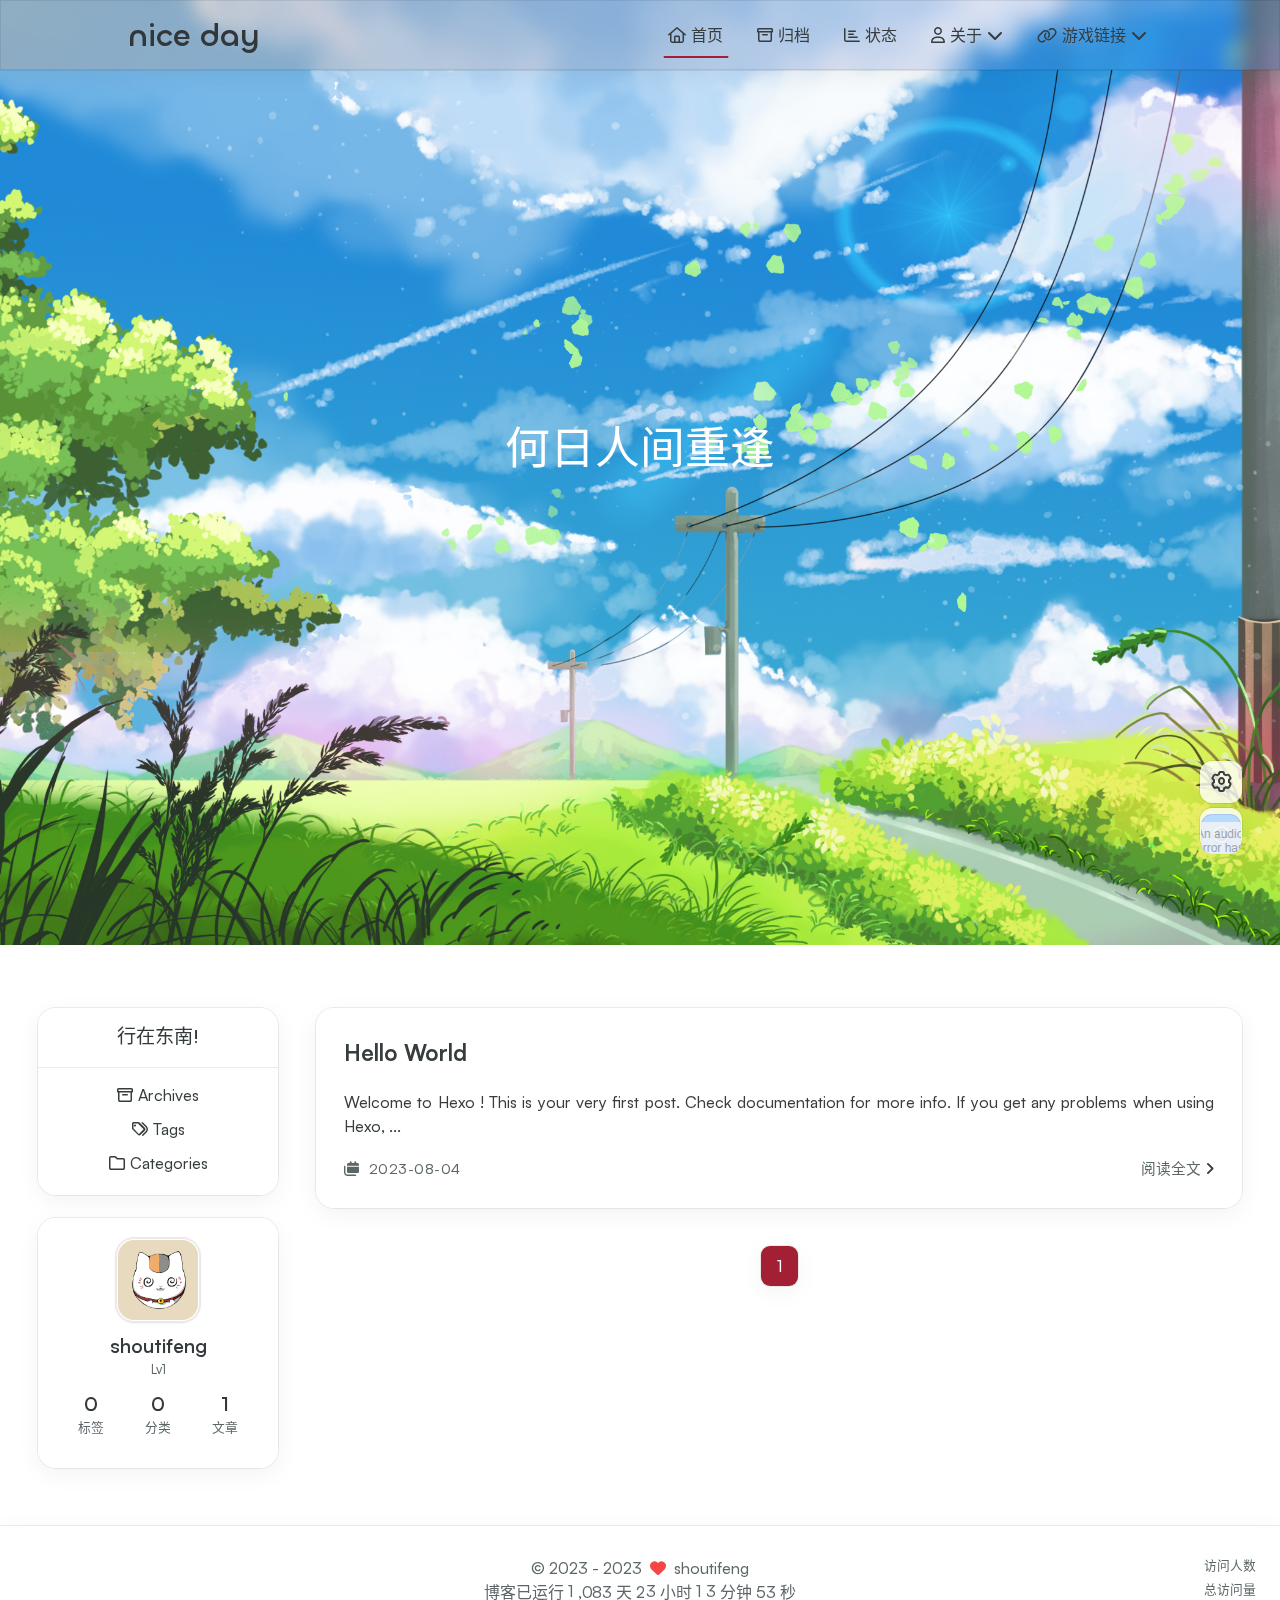
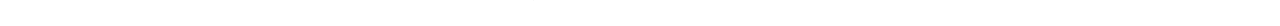
==== commit ce70ae48: "Site updated: 2023-08-04 18:08:09" ====
--- a/index.html
+++ b/index.html
@@ -144,12 +144,8 @@
 
 <div class="home-banner-container flex-center transition-fade">
     <div class="content flex-center">
-        <div class="description"
-        
-        >
-            shoutifeng
-            
-            
+        <div class="description">
+            何日人间重逢
                 <p><i id="subtitle"></i></p>
             
         </div>
@@ -172,7 +168,7 @@
             
             <a class="logo-title" href="/">
                 <h1>
-                Go !
+                nice day
                 </h1>
             </a>
         </div>
@@ -449,7 +445,7 @@
             
                 <div class="sidebar-links">
                     <div class="site-info">
-                        <div class="site-name">Go !</div>
+                        <div class="site-name">行在东南!</div>
                         
                     </div>
                     
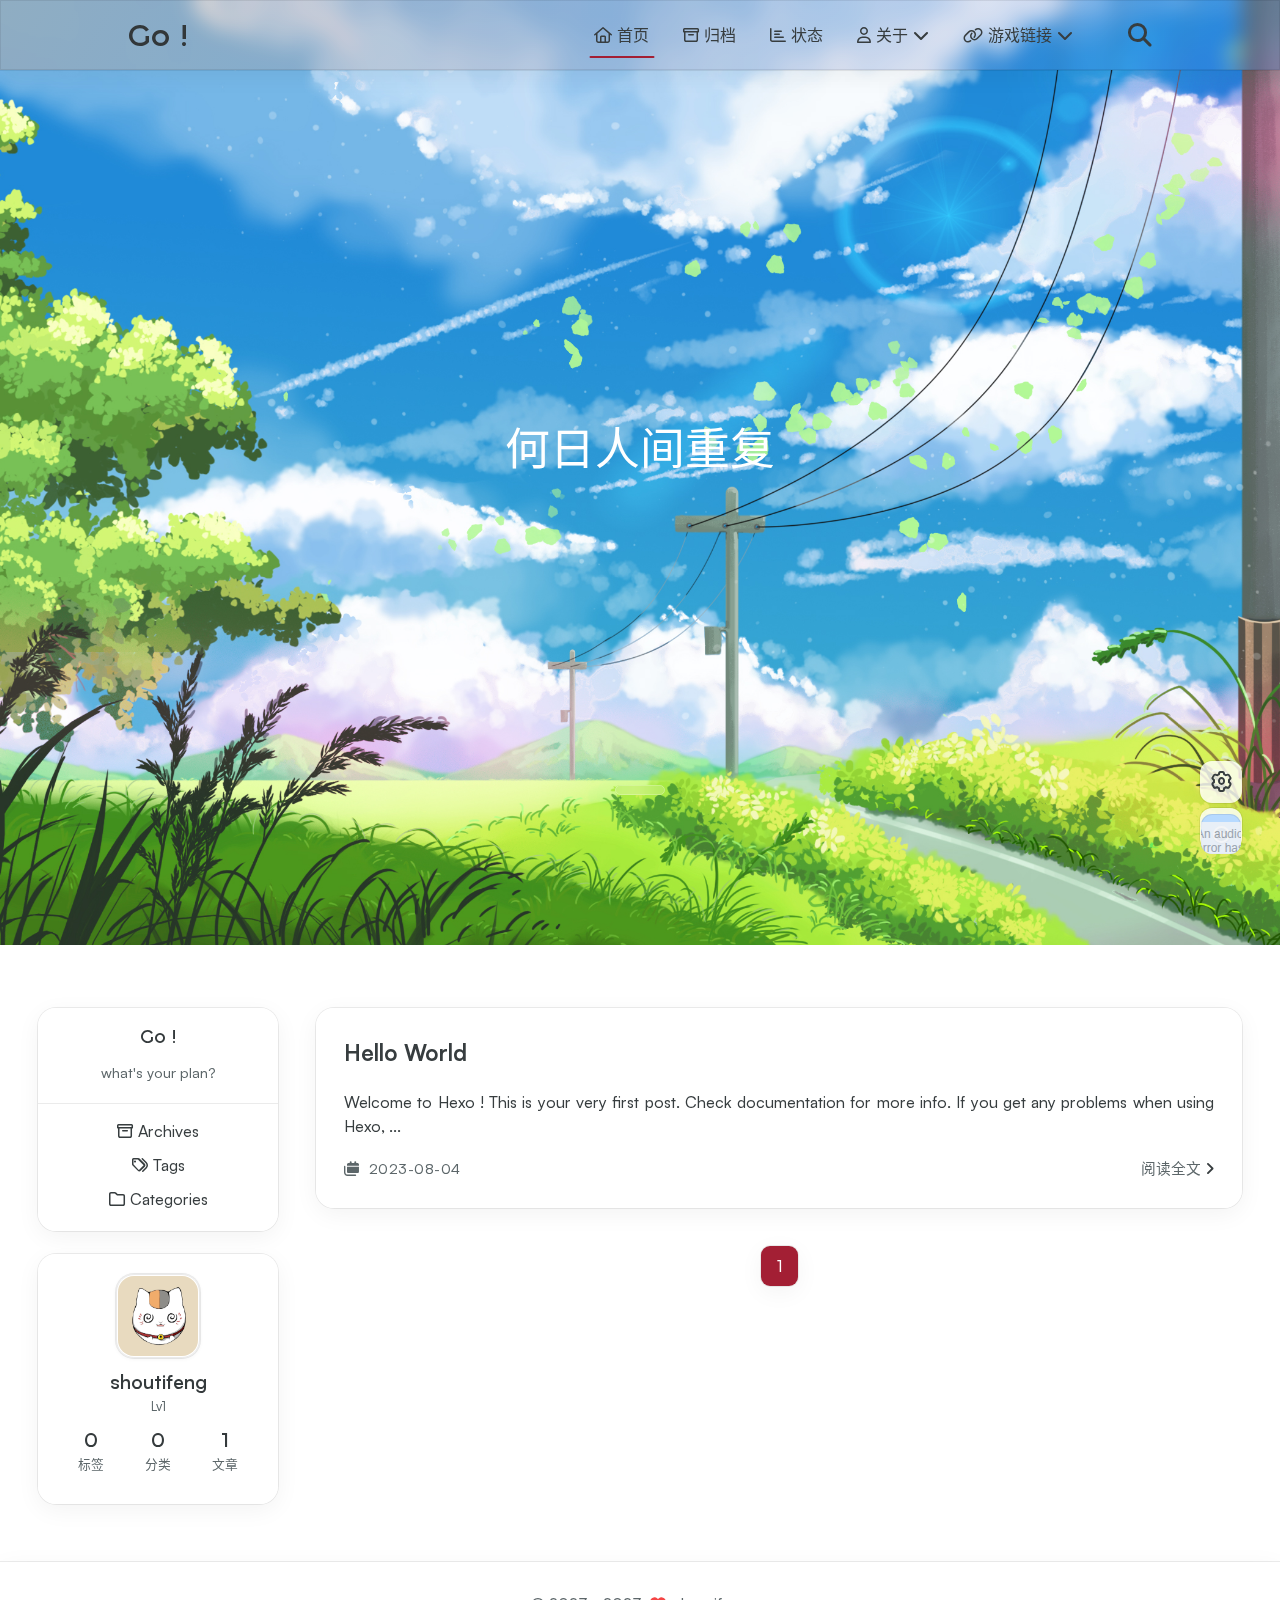
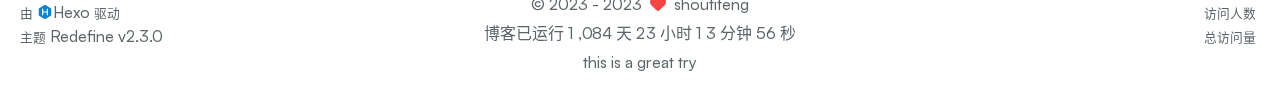
==== commit 7869ea49: "Site updated: 2023-08-05 10:25:24" ====
--- a/index.html
+++ b/index.html
@@ -13,7 +13,7 @@
     
     <!--- Seo Part-->
     
-    <link rel="canonical" href="http://example.com/"/>
+    <link rel="canonical" href="https://shoutifeng.github.io/"/>
     <meta name="robots" content="index,follow">
     <meta name="googlebot" content="index,follow">
     <meta name="revisit-after" content="1 days">
@@ -21,7 +21,7 @@
         <meta name="description" content="---wow---">
 <meta property="og:type" content="website">
 <meta property="og:title" content="new world">
-<meta property="og:url" content="http://example.com/index.html">
+<meta property="og:url" content="https://shoutifeng.github.io/index.html">
 <meta property="og:site_name" content="new world">
 <meta property="og:description" content="---wow---">
 <meta property="og:locale" content="zh_CN">
@@ -30,10 +30,10 @@
     
     
     <!--- Icon Part-->
-    <link rel="icon" type="image/png" href="/images/redefine-favicon.svg" sizes="192x192">
-    <link rel="apple-touch-icon" sizes="180x180" href="/images/redefine-favicon.svg">
+    <link rel="icon" type="image/png" href="/images/cat.jpg" sizes="192x192">
+    <link rel="apple-touch-icon" sizes="180x180" href="/images/cat.jpg">
     <meta name="theme-color" content="#A31F34">
-    <link rel="shortcut icon" href="/images/redefine-favicon.svg">
+    <link rel="shortcut icon" href="/images/cat.jpg">
     <!--- Page Info-->
     
     <title>
@@ -54,6 +54,8 @@
 
     <!--- Font Part-->
     
+        <link href="" rel="stylesheet">
+    
     
     
     
@@ -62,8 +64,8 @@
     
     <script id="hexo-configurations">
     let Global = window.Global || {};
-    Global.hexo_config = {"hostname":"example.com","root":"/","language":"zh-CN"};
-    Global.theme_config = {"articles":{"style":{"font_size":"16px","line_height":1.5,"image_border_radius":"14px","image_alignment":"center","image_caption":false,"link_icon":true},"word_count":{"enable":true,"count":true,"min2read":true},"author_label":{"enable":true,"auto":false,"list":[]},"code_block":{"copy":true,"style":"mac","font":{"enable":false,"family":null,"url":null}},"toc":{"enable":true,"max_depth":3,"number":false,"expand":true,"init_open":true},"copyright":true,"lazyload":true,"recommendation":{"enable":false,"title":"推荐阅读","limit":3,"mobile_limit":2,"placeholder":"/images/wallhaven-wqery6-light.webp","skip_dirs":[]}},"colors":{"primary":"#A31F34","secondary":null},"global":{"fonts":{"chinese":{"enable":false,"family":null,"url":null},"english":{"enable":false,"family":null,"url":null}},"content_max_width":"1000px","sidebar_width":"210px","hover":{"shadow":true,"scale":false},"scroll_progress":{"bar":false,"percentage":true},"website_counter":{"url":"https://busuanzi.ibruce.info/busuanzi/2.3/busuanzi.pure.mini.js","enable":true,"site_pv":true,"site_uv":true,"post_pv":true},"single_page":true,"open_graph":true,"google_analytics":{"enable":false,"id":null}},"home_banner":{"enable":true,"style":"fixed","image":{"light":"/images/light.jpg","dark":"/images/dark.png"},"title":"shoutifeng","subtitle":{"text":[],"hitokoto":{"enable":false,"api":"https://v1.hitokoto.cn"},"typing_speed":100,"backing_speed":80,"starting_delay":500,"backing_delay":1500,"loop":true,"smart_backspace":true},"text_color":{"light":"#fff","dark":"#d1d1b6"},"text_style":{"title_size":"2.8rem","subtitle_size":"1.5rem","line_height":1.2},"custom_font":{"enable":false,"family":null,"url":null},"social_links":{"enable":false,"links":{"github":null,"instagram":null,"zhihu":null,"twitter":null,"email":null},"qrs":{"weixin":null}}},"plugins":{"feed":{"enable":true},"aplayer":{"enable":true,"type":"mini","audios":[{"name":"小雨","artist":"黄龄","url":null,"cover":null}]},"mermaid":{"enable":false,"version":"9.3.0"}},"version":"2.3.0","navbar":{"auto_hide":false,"color":{"left":"#f78736","right":"#367df7","transparency":35},"links":{"Home":{"path":"/","icon":"fa-regular fa-house"},"Archives":{"path":"/archives","icon":"fa-regular fa-archive"},"Status":{"path":"https://status.evanluo.top/","icon":"fa-regular fa-chart-bar"},"About":{"icon":"fa-regular fa-user","submenus":{"Me":"/about","Github":"https://github.com/EvanNotFound/hexo-theme-redefine","Blog":"https://ohevan.com","Friends":"/friends"}},"Links":{"icon":"fa-regular fa-link","submenus":{"Link1":"/link1","Link2":"/link2","Link3":"/link3"}}},"search":{"enable":false,"preload":true}},"page_templates":{"friends_column":2,"tags_style":"blur"},"home":{"sidebar":{"enable":true,"position":"left","first_item":"menu","announcement":null,"links":{"Archives":{"path":"/archives","icon":"fa-regular fa-archive"},"Tags":{"path":"/tags","icon":"fa-regular fa-tags"},"Categories":{"path":"/categories","icon":"fa-regular fa-folder"}}},"article_date_format":"auto","categories":{"enable":true,"limit":3},"tags":{"enable":true,"limit":3}},"footerStart":"2023/8/5 11:45:14"};
+    Global.hexo_config = {"hostname":"shoutifeng.github.io","root":"/","language":"zh-CN","path":"search.xml"};
+    Global.theme_config = {"articles":{"style":{"font_size":"16px","line_height":1.5,"image_border_radius":"14px","image_alignment":"center","image_caption":false,"link_icon":true},"word_count":{"enable":true,"count":true,"min2read":true},"author_label":{"enable":true,"auto":false,"list":[]},"code_block":{"copy":true,"style":"mac","font":{"enable":false,"family":null,"url":null}},"toc":{"enable":true,"max_depth":3,"number":false,"expand":true,"init_open":true},"copyright":true,"lazyload":true,"recommendation":{"enable":false,"title":"推荐阅读","limit":3,"mobile_limit":2,"placeholder":"/images/cat.jpg","skip_dirs":[]}},"colors":{"primary":"#A31F34","secondary":null},"global":{"fonts":{"chinese":{"enable":false,"family":null,"url":null},"english":{"enable":false,"family":null,"url":null}},"content_max_width":"1000px","sidebar_width":"210px","hover":{"shadow":true,"scale":false},"scroll_progress":{"bar":false,"percentage":true},"website_counter":{"url":"https://busuanzi.ibruce.info/busuanzi/2.3/busuanzi.pure.mini.js","enable":true,"site_pv":true,"site_uv":true,"post_pv":true},"single_page":true,"open_graph":true,"google_analytics":{"enable":false,"id":null}},"home_banner":{"enable":true,"style":"fixed","image":{"light":"/images/light.jpg","dark":"/images/dark.png"},"title":"何日人间重复","subtitle":{"text":["When we meet again on earth"],"hitokoto":{"enable":false,"api":"https://v1.hitokoto.cn"},"typing_speed":100,"backing_speed":80,"starting_delay":500,"backing_delay":1500,"loop":true,"smart_backspace":true},"text_color":{"light":"#fff","dark":"#d1d1b6"},"text_style":{"title_size":"2.8rem","subtitle_size":"1.5rem","line_height":1.2},"custom_font":{"enable":true,"family":null,"url":null},"social_links":{"enable":true,"links":{"github":null,"instagram":null,"zhihu":null,"twitter":null,"email":null},"qrs":{"weixin":null}}},"plugins":{"feed":{"enable":true},"aplayer":{"enable":true,"type":"mini","audios":[{"name":"小雨","artist":"黄龄","url":null,"cover":null}]},"mermaid":{"enable":false,"version":"9.3.0"}},"version":"2.3.0","navbar":{"auto_hide":false,"color":{"left":"#f78736","right":"#367df7","transparency":35},"links":{"Home":{"path":"/","icon":"fa-regular fa-house"},"Archives":{"path":"/archives","icon":"fa-regular fa-archive"},"Status":{"path":"https://status.evanluo.top/","icon":"fa-regular fa-chart-bar"},"About":{"icon":"fa-regular fa-user","submenus":{"Me":"/about","Github":"https://github.com/EvanNotFound/hexo-theme-redefine","Blog":"https://ohevan.com","Friends":"/friends"}},"游戏链接":{"icon":"fa-regular fa-link","submenus":{"吃豆人":"/","山地越野":"/","贪吃蛇":"/"}}},"search":{"enable":true,"preload":true}},"page_templates":{"friends_column":2,"tags_style":"blur"},"home":{"sidebar":{"enable":true,"position":"left","first_item":"menu","announcement":"what's your plan?","links":{"Archives":{"path":"/archives","icon":"fa-regular fa-archive"},"Tags":{"path":"/tags","icon":"fa-regular fa-tags"},"Categories":{"path":"/categories","icon":"fa-regular fa-folder"}}},"article_date_format":"auto","categories":{"enable":true,"limit":3},"tags":{"enable":true,"limit":3}},"footerStart":"2023/8/4 11:45:14"};
     Global.language_ago = {"second":"%s 秒前","minute":"%s 分钟前","hour":"%s 小时前","day":"%s 天前","week":"%s 周前","month":"%s 个月前","year":"%s 年前"};
     Global.data_config = {"masonry":false};
   </script>
@@ -144,11 +146,36 @@
 
 <div class="home-banner-container flex-center transition-fade">
     <div class="content flex-center">
-        <div class="description">
-            何日人间重逢
+        <div class="description"
+        
+             style="font-family: '', sans-serif; !important;"
+                
+        >
+            何日人间重复
+            
+            
                 <p><i id="subtitle"></i></p>
             
         </div>
+        
+            <div class="social-contacts">
+                
+                    
+                
+                    
+                
+                    
+                
+                    
+                
+                    
+                
+                
+                    
+                        
+                    
+                
+            </div>
         
     </div>
 </div>
@@ -168,7 +195,7 @@
             
             <a class="logo-title" href="/">
                 <h1>
-                nice day
+                Go !
                 </h1>
             </a>
         </div>
@@ -283,17 +310,17 @@
                                     <ul class="sub-menu">
                                     
                                         <li>
-                                        <a href="/link1">贪吃蛇
+                                        <a href="/">吃豆人
                                         </a>
                                         </li>
                                     
                                         <li>
-                                        <a href="/link2">山地越野
+                                        <a href="/">山地越野
                                         </a>
                                         </li>
                                     
                                         <li>
-                                        <a href="/link3">吃豆人
+                                        <a href="/">贪吃蛇
                                         </a>
                                         </li>
                                     
@@ -301,12 +328,18 @@
                                 
                             </li>
                     
+                    
+                        <li class="navbar-item search search-popup-trigger">
+                            <i class="fa-solid fa-magnifying-glass"></i>
+                        </li>
                     
                 </ul>
             </div>
             <!-- Mobile -->
             <div class="mobile">
                 
+                    <div class="icon-item search search-popup-trigger"><i class="fa-solid fa-magnifying-glass"></i></div>
+                
                 <div class="icon-item navbar-bar">
                     <div class="navbar-bar-middle"></div>
                 </div>
@@ -412,15 +445,15 @@
                               
                         
                             <li class="dropdown-item flex-center">
-                                <a class="dropdown-item" href="/link1">贪吃蛇</a>
+                                <a class="dropdown-item" href="/">吃豆人</a>
                             </li>
                         
                             <li class="dropdown-item flex-center">
-                                <a class="dropdown-item" href="/link2">山地越野</a>
+                                <a class="dropdown-item" href="/">山地越野</a>
                             </li>
                         
                             <li class="dropdown-item flex-center">
-                                <a class="dropdown-item" href="/link3">吃豆人</a>
+                                <a class="dropdown-item" href="/">贪吃蛇</a>
                             </li>
                         
                     
@@ -445,7 +478,11 @@
             
                 <div class="sidebar-links">
                     <div class="site-info">
-                        <div class="site-name">行在东南!</div>
+                        <div class="site-name">Go !</div>
+                        
+                            <div class="announcement">
+                                what's your plan?
+                            </div>
                         
                     </div>
                     
@@ -600,11 +637,25 @@
                 
             </div>
         
+        <div class="theme-info info-item">
+            <span class="powered-by-container">由 <?xml version="1.0" encoding="utf-8"?><!DOCTYPE svg PUBLIC "-//W3C//DTD SVG 1.1//EN" "http://www.w3.org/Graphics/SVG/1.1/DTD/svg11.dtd"><svg version="1.1" id="圖層_1" xmlns="http://www.w3.org/2000/svg" xmlns:xlink="http://www.w3.org/1999/xlink" x="0px" y="0px" width="1rem" height="1rem" viewBox="0 0 512 512" enable-background="new 0 0 512 512" xml:space="preserve"><path fill="#0E83CD" d="M256.4,25.8l-200,115.5L56,371.5l199.6,114.7l200-115.5l0.4-230.2L256.4,25.8z M349,354.6l-18.4,10.7l-18.6-11V275H200v79.6l-18.4,10.7l-18.6-11v-197l18.5-10.6l18.5,10.8V237h112v-79.6l18.5-10.6l18.5,10.8V354.6z"/></svg><a target="_blank" href="https://hexo.io">Hexo</a> 驱动</span>
+                <br>
+            <span class="theme-version-container">主题&nbsp;<a class="theme-version" target="_blank" href="https://github.com/EvanNotFound/hexo-theme-redefine">Redefine v2.3.0</a></span>
+        </div>
+        
+            <div class="icp-info info-item"><a target="_blank" rel="nofollow" href="
+                
+                https://beian.miit.gov.cn
+                
+                "></a></div>
+        
         
             <div>
                 博客已运行 <span class="odometer" id="runtime_days" ></span> 天 <span class="odometer" id="runtime_hours"></span> 小时 <span class="odometer" id="runtime_minutes"></span> 分钟 <span class="odometer" id="runtime_seconds"></span> 秒
             </div>
         
+        
+            <div class="customize-info info-item">this is a great try</div>
         
         
             <script data-swup-reload-script>
@@ -685,6 +736,35 @@
     <img src="">
 </div>
 
+
+    
+        <div class="search-pop-overlay">
+    <div class="popup search-popup">
+        <div class="search-header">
+          <span class="search-input-field-pre">
+            <i class="fa-solid fa-keyboard"></i>
+          </span>
+            <div class="search-input-container">
+                <input autocomplete="off"
+                       autocorrect="off"
+                       autocapitalize="off"
+                       placeholder="搜索..."
+                       spellcheck="false"
+                       type="search"
+                       class="search-input"
+                >
+            </div>
+            <span class="popup-btn-close">
+                <i class="fa-solid fa-times"></i>
+            </span>
+        </div>
+        <div id="search-result">
+            <div id="no-result">
+                <i class="fa-solid fa-spinner fa-spin-pulse fa-5x fa-fw"></i>
+            </div>
+        </div>
+    </div>
+</div>
 
     
 
@@ -749,6 +829,10 @@
 
 
 
+    
+<script src="/js/tools/localSearch.js"></script>
+
+
 
 
     
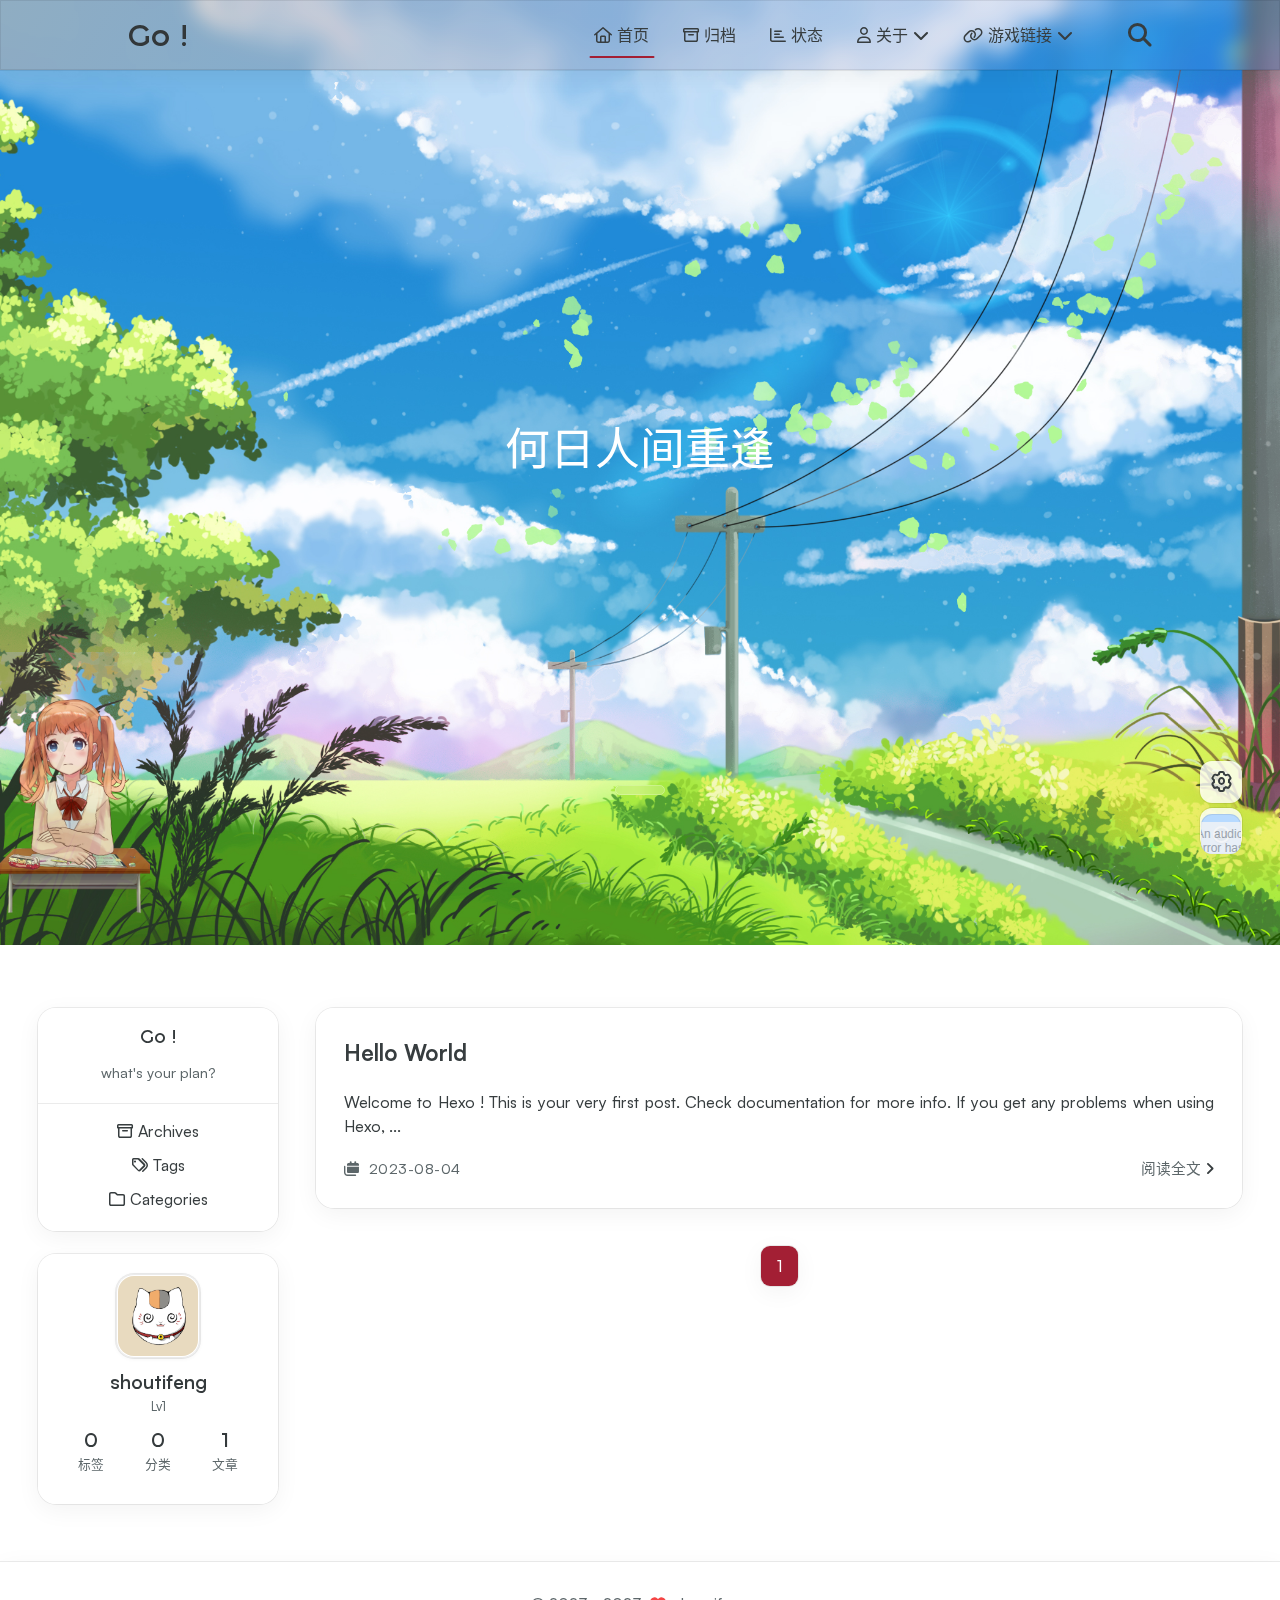
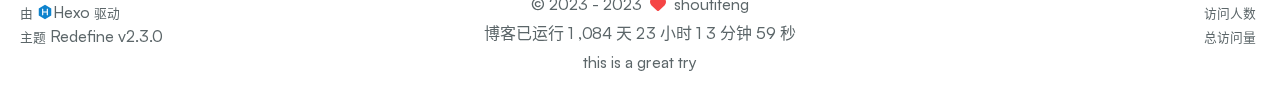
==== commit 936ac9a4: "Site updated: 2023-08-05 15:23:11" ====
--- a/index.html
+++ b/index.html
@@ -65,7 +65,7 @@
     <script id="hexo-configurations">
     let Global = window.Global || {};
     Global.hexo_config = {"hostname":"shoutifeng.github.io","root":"/","language":"zh-CN","path":"search.xml"};
-    Global.theme_config = {"articles":{"style":{"font_size":"16px","line_height":1.5,"image_border_radius":"14px","image_alignment":"center","image_caption":false,"link_icon":true},"word_count":{"enable":true,"count":true,"min2read":true},"author_label":{"enable":true,"auto":false,"list":[]},"code_block":{"copy":true,"style":"mac","font":{"enable":false,"family":null,"url":null}},"toc":{"enable":true,"max_depth":3,"number":false,"expand":true,"init_open":true},"copyright":true,"lazyload":true,"recommendation":{"enable":false,"title":"推荐阅读","limit":3,"mobile_limit":2,"placeholder":"/images/cat.jpg","skip_dirs":[]}},"colors":{"primary":"#A31F34","secondary":null},"global":{"fonts":{"chinese":{"enable":false,"family":null,"url":null},"english":{"enable":false,"family":null,"url":null}},"content_max_width":"1000px","sidebar_width":"210px","hover":{"shadow":true,"scale":false},"scroll_progress":{"bar":false,"percentage":true},"website_counter":{"url":"https://busuanzi.ibruce.info/busuanzi/2.3/busuanzi.pure.mini.js","enable":true,"site_pv":true,"site_uv":true,"post_pv":true},"single_page":true,"open_graph":true,"google_analytics":{"enable":false,"id":null}},"home_banner":{"enable":true,"style":"fixed","image":{"light":"/images/light.jpg","dark":"/images/dark.png"},"title":"何日人间重复","subtitle":{"text":["When we meet again on earth"],"hitokoto":{"enable":false,"api":"https://v1.hitokoto.cn"},"typing_speed":100,"backing_speed":80,"starting_delay":500,"backing_delay":1500,"loop":true,"smart_backspace":true},"text_color":{"light":"#fff","dark":"#d1d1b6"},"text_style":{"title_size":"2.8rem","subtitle_size":"1.5rem","line_height":1.2},"custom_font":{"enable":true,"family":null,"url":null},"social_links":{"enable":true,"links":{"github":null,"instagram":null,"zhihu":null,"twitter":null,"email":null},"qrs":{"weixin":null}}},"plugins":{"feed":{"enable":true},"aplayer":{"enable":true,"type":"mini","audios":[{"name":"小雨","artist":"黄龄","url":null,"cover":null}]},"mermaid":{"enable":false,"version":"9.3.0"}},"version":"2.3.0","navbar":{"auto_hide":false,"color":{"left":"#f78736","right":"#367df7","transparency":35},"links":{"Home":{"path":"/","icon":"fa-regular fa-house"},"Archives":{"path":"/archives","icon":"fa-regular fa-archive"},"Status":{"path":"https://status.evanluo.top/","icon":"fa-regular fa-chart-bar"},"About":{"icon":"fa-regular fa-user","submenus":{"Me":"/about","Github":"https://github.com/EvanNotFound/hexo-theme-redefine","Blog":"https://ohevan.com","Friends":"/friends"}},"游戏链接":{"icon":"fa-regular fa-link","submenus":{"吃豆人":"/","山地越野":"/","贪吃蛇":"/"}}},"search":{"enable":true,"preload":true}},"page_templates":{"friends_column":2,"tags_style":"blur"},"home":{"sidebar":{"enable":true,"position":"left","first_item":"menu","announcement":"what's your plan?","links":{"Archives":{"path":"/archives","icon":"fa-regular fa-archive"},"Tags":{"path":"/tags","icon":"fa-regular fa-tags"},"Categories":{"path":"/categories","icon":"fa-regular fa-folder"}}},"article_date_format":"auto","categories":{"enable":true,"limit":3},"tags":{"enable":true,"limit":3}},"footerStart":"2023/8/4 11:45:14"};
+    Global.theme_config = {"articles":{"style":{"font_size":"16px","line_height":1.5,"image_border_radius":"14px","image_alignment":"center","image_caption":false,"link_icon":true},"word_count":{"enable":true,"count":true,"min2read":true},"author_label":{"enable":true,"auto":false,"list":[]},"code_block":{"copy":true,"style":"mac","font":{"enable":false,"family":null,"url":null}},"toc":{"enable":true,"max_depth":3,"number":false,"expand":true,"init_open":true},"copyright":true,"lazyload":true,"recommendation":{"enable":false,"title":"推荐阅读","limit":3,"mobile_limit":2,"placeholder":"/images/cat.jpg","skip_dirs":[]}},"colors":{"primary":"#A31F34","secondary":null},"global":{"fonts":{"chinese":{"enable":false,"family":null,"url":null},"english":{"enable":false,"family":null,"url":null}},"content_max_width":"1000px","sidebar_width":"210px","hover":{"shadow":true,"scale":false},"scroll_progress":{"bar":false,"percentage":true},"website_counter":{"url":"https://busuanzi.ibruce.info/busuanzi/2.3/busuanzi.pure.mini.js","enable":true,"site_pv":true,"site_uv":true,"post_pv":true},"single_page":true,"open_graph":true,"google_analytics":{"enable":false,"id":null}},"home_banner":{"enable":true,"style":"fixed","image":{"light":"/images/light.jpg","dark":"/images/dark.png"},"title":"何日人间重逢","subtitle":{"text":["When we meet again on earth"],"hitokoto":{"enable":false,"api":"https://v1.hitokoto.cn"},"typing_speed":100,"backing_speed":80,"starting_delay":500,"backing_delay":1500,"loop":true,"smart_backspace":true},"text_color":{"light":"#fff","dark":"#d1d1b6"},"text_style":{"title_size":"2.8rem","subtitle_size":"1.5rem","line_height":1.2},"custom_font":{"enable":true,"family":null,"url":null},"social_links":{"enable":true,"links":{"github":null,"instagram":null,"zhihu":null,"twitter":null,"email":null},"qrs":{"weixin":null}}},"plugins":{"feed":{"enable":true},"aplayer":{"enable":true,"type":"mini","audios":[{"name":"小雨","artist":"黄龄","url":null,"cover":null}]},"mermaid":{"enable":false,"version":"9.3.0"}},"version":"2.3.0","navbar":{"auto_hide":false,"color":{"left":"#f78736","right":"#367df7","transparency":35},"links":{"Home":{"path":"/","icon":"fa-regular fa-house"},"Archives":{"path":"/archives","icon":"fa-regular fa-archive"},"Status":{"path":"https://status.evanluo.top/","icon":"fa-regular fa-chart-bar"},"About":{"icon":"fa-regular fa-user","submenus":{"Me":"/about","Github":"https://github.com/EvanNotFound/hexo-theme-redefine","Blog":"https://ohevan.com","Friends":"/friends"}},"游戏链接":{"icon":"fa-regular fa-link","submenus":{"吃豆人":"/","山地越野":"/","贪吃蛇":"/"}}},"search":{"enable":true,"preload":true}},"page_templates":{"friends_column":2,"tags_style":"blur"},"home":{"sidebar":{"enable":true,"position":"left","first_item":"menu","announcement":"what's your plan?","links":{"Archives":{"path":"/archives","icon":"fa-regular fa-archive"},"Tags":{"path":"/tags","icon":"fa-regular fa-tags"},"Categories":{"path":"/categories","icon":"fa-regular fa-folder"}}},"article_date_format":"auto","categories":{"enable":true,"limit":3},"tags":{"enable":true,"limit":3}},"footerStart":"2023/8/4 11:45:14"};
     Global.language_ago = {"second":"%s 秒前","minute":"%s 分钟前","hour":"%s 小时前","day":"%s 天前","week":"%s 周前","month":"%s 个月前","year":"%s 年前"};
     Global.data_config = {"masonry":false};
   </script>
@@ -151,7 +151,7 @@
              style="font-family: '', sans-serif; !important;"
                 
         >
-            何日人间重复
+            何日人间重逢
             
             
                 <p><i id="subtitle"></i></p>
@@ -894,5 +894,5 @@
 <script src="/js/plugins/aplayer.js"></script>
 
 
-</body>
+<script src="/live2dw/lib/L2Dwidget.min.js?094cbace49a39548bed64abff5988b05"></script><script>L2Dwidget.init({"pluginRootPath":"live2dw/","pluginJsPath":"lib/","pluginModelPath":"assets/","tagMode":false,"debug":false,"model":{"jsonPath":"/live2dw/assets/shizuku.model.json"},"display":{"position":"left","width":150,"height":300},"mobile":{"show":true},"react":{"opacity":0.9},"log":false});</script></body>
 </html>
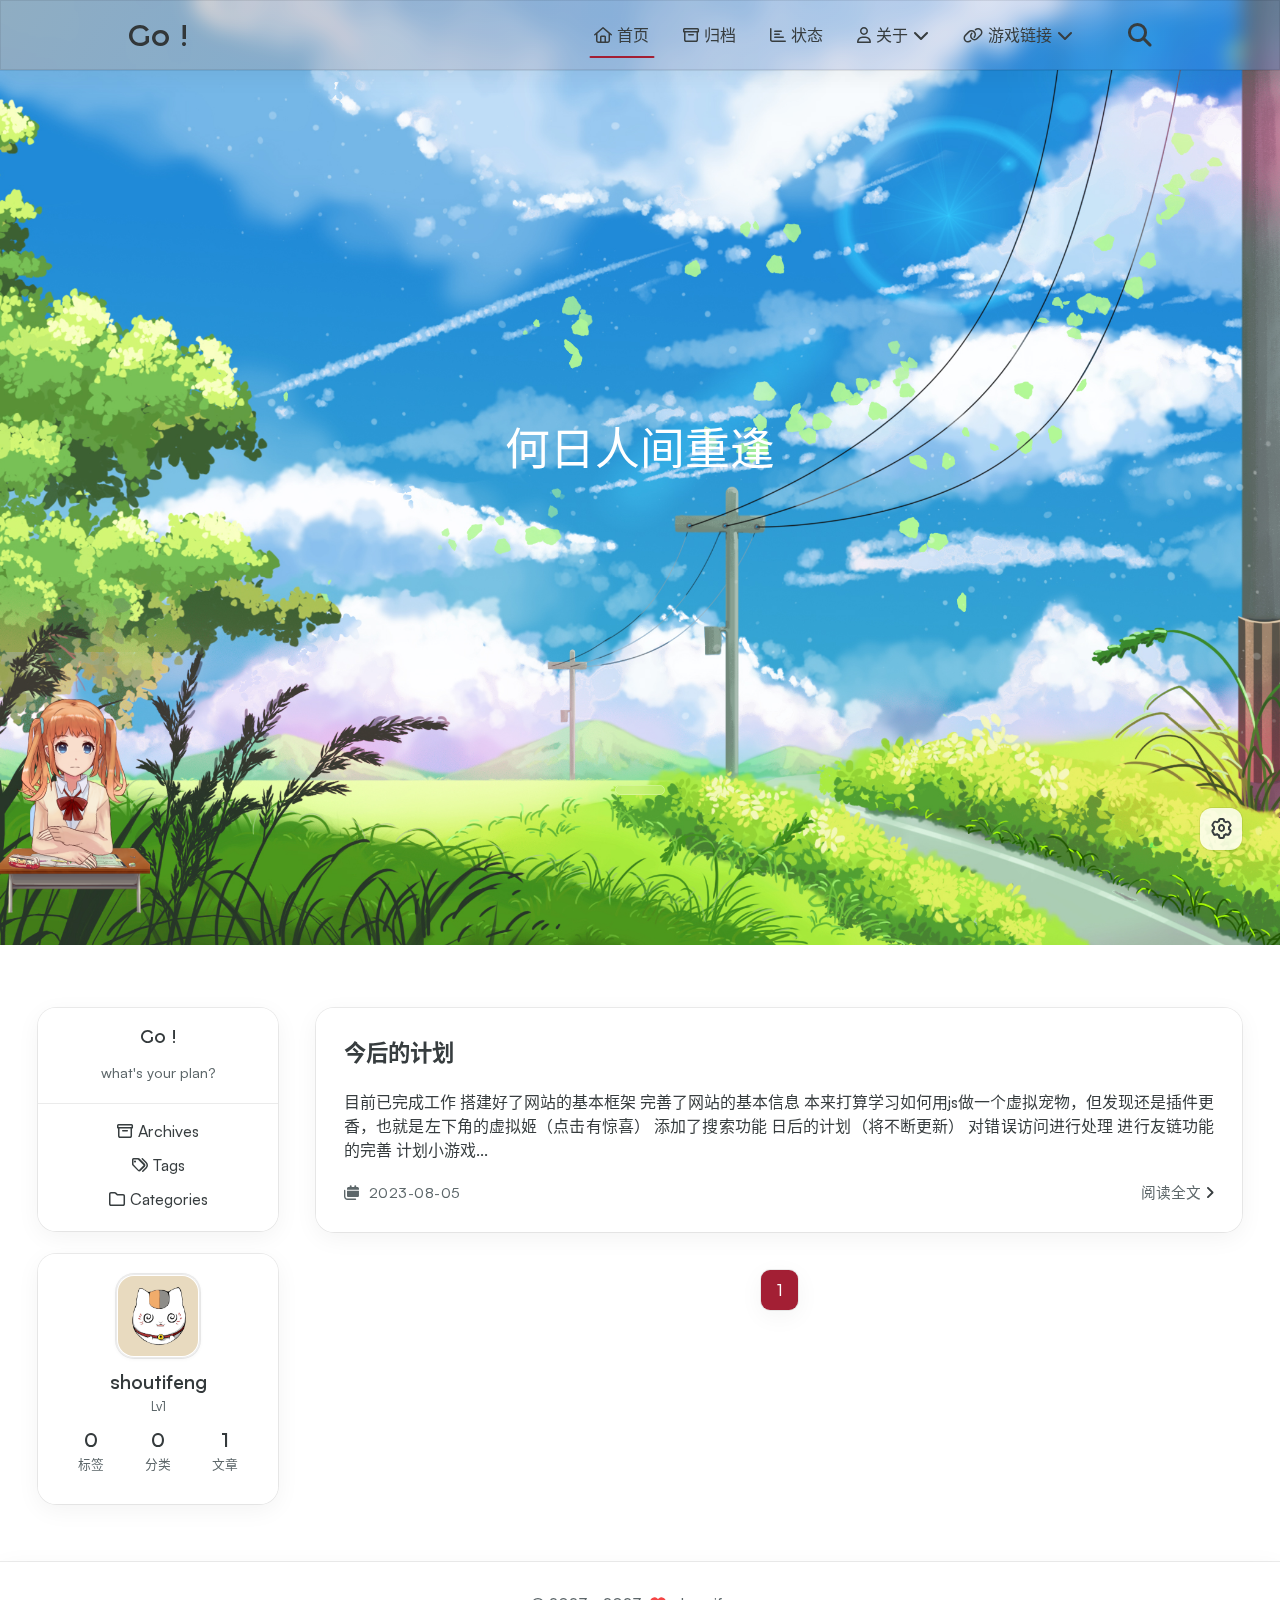
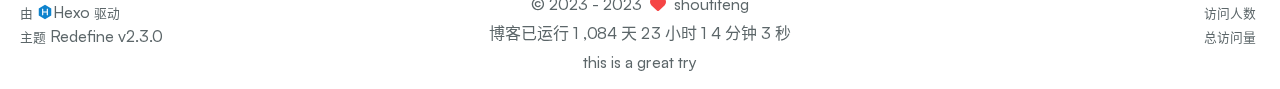
==== commit a6bfb2a8: "Site updated: 2023-08-05 16:17:04" ====
--- a/index.html
+++ b/index.html
@@ -65,7 +65,7 @@
     <script id="hexo-configurations">
     let Global = window.Global || {};
     Global.hexo_config = {"hostname":"shoutifeng.github.io","root":"/","language":"zh-CN","path":"search.xml"};
-    Global.theme_config = {"articles":{"style":{"font_size":"16px","line_height":1.5,"image_border_radius":"14px","image_alignment":"center","image_caption":false,"link_icon":true},"word_count":{"enable":true,"count":true,"min2read":true},"author_label":{"enable":true,"auto":false,"list":[]},"code_block":{"copy":true,"style":"mac","font":{"enable":false,"family":null,"url":null}},"toc":{"enable":true,"max_depth":3,"number":false,"expand":true,"init_open":true},"copyright":true,"lazyload":true,"recommendation":{"enable":false,"title":"推荐阅读","limit":3,"mobile_limit":2,"placeholder":"/images/cat.jpg","skip_dirs":[]}},"colors":{"primary":"#A31F34","secondary":null},"global":{"fonts":{"chinese":{"enable":false,"family":null,"url":null},"english":{"enable":false,"family":null,"url":null}},"content_max_width":"1000px","sidebar_width":"210px","hover":{"shadow":true,"scale":false},"scroll_progress":{"bar":false,"percentage":true},"website_counter":{"url":"https://busuanzi.ibruce.info/busuanzi/2.3/busuanzi.pure.mini.js","enable":true,"site_pv":true,"site_uv":true,"post_pv":true},"single_page":true,"open_graph":true,"google_analytics":{"enable":false,"id":null}},"home_banner":{"enable":true,"style":"fixed","image":{"light":"/images/light.jpg","dark":"/images/dark.png"},"title":"何日人间重逢","subtitle":{"text":["When we meet again on earth"],"hitokoto":{"enable":false,"api":"https://v1.hitokoto.cn"},"typing_speed":100,"backing_speed":80,"starting_delay":500,"backing_delay":1500,"loop":true,"smart_backspace":true},"text_color":{"light":"#fff","dark":"#d1d1b6"},"text_style":{"title_size":"2.8rem","subtitle_size":"1.5rem","line_height":1.2},"custom_font":{"enable":true,"family":null,"url":null},"social_links":{"enable":true,"links":{"github":null,"instagram":null,"zhihu":null,"twitter":null,"email":null},"qrs":{"weixin":null}}},"plugins":{"feed":{"enable":true},"aplayer":{"enable":true,"type":"mini","audios":[{"name":"小雨","artist":"黄龄","url":null,"cover":null}]},"mermaid":{"enable":false,"version":"9.3.0"}},"version":"2.3.0","navbar":{"auto_hide":false,"color":{"left":"#f78736","right":"#367df7","transparency":35},"links":{"Home":{"path":"/","icon":"fa-regular fa-house"},"Archives":{"path":"/archives","icon":"fa-regular fa-archive"},"Status":{"path":"https://status.evanluo.top/","icon":"fa-regular fa-chart-bar"},"About":{"icon":"fa-regular fa-user","submenus":{"Me":"/about","Github":"https://github.com/EvanNotFound/hexo-theme-redefine","Blog":"https://ohevan.com","Friends":"/friends"}},"游戏链接":{"icon":"fa-regular fa-link","submenus":{"吃豆人":"/","山地越野":"/","贪吃蛇":"/"}}},"search":{"enable":true,"preload":true}},"page_templates":{"friends_column":2,"tags_style":"blur"},"home":{"sidebar":{"enable":true,"position":"left","first_item":"menu","announcement":"what's your plan?","links":{"Archives":{"path":"/archives","icon":"fa-regular fa-archive"},"Tags":{"path":"/tags","icon":"fa-regular fa-tags"},"Categories":{"path":"/categories","icon":"fa-regular fa-folder"}}},"article_date_format":"auto","categories":{"enable":true,"limit":3},"tags":{"enable":true,"limit":3}},"footerStart":"2023/8/4 11:45:14"};
+    Global.theme_config = {"articles":{"style":{"font_size":"16px","line_height":1.5,"image_border_radius":"14px","image_alignment":"center","image_caption":false,"link_icon":true},"word_count":{"enable":true,"count":true,"min2read":true},"author_label":{"enable":true,"auto":false,"list":[]},"code_block":{"copy":true,"style":"mac","font":{"enable":false,"family":null,"url":null}},"toc":{"enable":true,"max_depth":3,"number":false,"expand":true,"init_open":true},"copyright":true,"lazyload":true,"recommendation":{"enable":false,"title":"推荐阅读","limit":3,"mobile_limit":2,"placeholder":"/images/cat.jpg","skip_dirs":[]}},"colors":{"primary":"#A31F34","secondary":null},"global":{"fonts":{"chinese":{"enable":false,"family":null,"url":null},"english":{"enable":false,"family":null,"url":null}},"content_max_width":"1000px","sidebar_width":"210px","hover":{"shadow":true,"scale":false},"scroll_progress":{"bar":false,"percentage":true},"website_counter":{"url":"https://busuanzi.ibruce.info/busuanzi/2.3/busuanzi.pure.mini.js","enable":true,"site_pv":true,"site_uv":true,"post_pv":true},"single_page":true,"open_graph":true,"google_analytics":{"enable":false,"id":null}},"home_banner":{"enable":true,"style":"fixed","image":{"light":"/images/light.jpg","dark":"/images/dark.png"},"title":"何日人间重逢","subtitle":{"text":["When we meet again on earth"],"hitokoto":{"enable":false,"api":"https://v1.hitokoto.cn"},"typing_speed":100,"backing_speed":80,"starting_delay":500,"backing_delay":1500,"loop":true,"smart_backspace":true},"text_color":{"light":"#fff","dark":"#d1d1b6"},"text_style":{"title_size":"2.8rem","subtitle_size":"1.5rem","line_height":1.2},"custom_font":{"enable":true,"family":null,"url":null},"social_links":{"enable":true,"links":{"github":null,"instagram":null,"zhihu":null,"twitter":null,"email":null},"qrs":{"weixin":null}}},"plugins":{"feed":{"enable":true},"aplayer":{"enable":true,"type":"fixed","audios":[{"name":"出现又离开","artist":"梁博cover","url":"C:\\Users\\lenovo\\Music\\联想安卓音乐\\涛,GIFT.Y - 出现又离开（翻自 梁博）.mp3","cover":"C:\\Users\\lenovo\\Desktop\\mypage\\themes\\redefine\\source\\images\\rain.png"}]},"mermaid":{"enable":false,"version":"9.3.0"}},"version":"2.3.0","navbar":{"auto_hide":false,"color":{"left":"#f78736","right":"#367df7","transparency":35},"links":{"Home":{"path":"/","icon":"fa-regular fa-house"},"Archives":{"path":"/archives","icon":"fa-regular fa-archive"},"Status":{"path":"https://status.evanluo.top/","icon":"fa-regular fa-chart-bar"},"About":{"icon":"fa-regular fa-user","submenus":{"Me":"/about","Github":"https://github.com/EvanNotFound/hexo-theme-redefine","Blog":"https://ohevan.com","Friends":"/friends"}},"游戏链接":{"icon":"fa-regular fa-link","submenus":{"吃豆人":"/","山地越野":"/","贪吃蛇":"/","黑白棋":"/"}}},"search":{"enable":true,"preload":true}},"page_templates":{"friends_column":2,"tags_style":"blur"},"home":{"sidebar":{"enable":true,"position":"left","first_item":"menu","announcement":"what's your plan?","links":{"Archives":{"path":"/archives","icon":"fa-regular fa-archive"},"Tags":{"path":"/tags","icon":"fa-regular fa-tags"},"Categories":{"path":"/categories","icon":"fa-regular fa-folder"}}},"article_date_format":"auto","categories":{"enable":true,"limit":3},"tags":{"enable":true,"limit":3}},"footerStart":"2023/8/4 11:45:14"};
     Global.language_ago = {"second":"%s 秒前","minute":"%s 分钟前","hour":"%s 小时前","day":"%s 天前","week":"%s 周前","month":"%s 个月前","year":"%s 年前"};
     Global.data_config = {"masonry":false};
   </script>
@@ -324,6 +324,11 @@
                                         </a>
                                         </li>
                                     
+                                        <li>
+                                        <a href="/">黑白棋
+                                        </a>
+                                        </li>
+                                    
                                     </ul>
                                 
                             </li>
@@ -454,6 +459,10 @@
                         
                             <li class="dropdown-item flex-center">
                                 <a class="dropdown-item" href="/">贪吃蛇</a>
+                            </li>
+                        
+                            <li class="dropdown-item flex-center">
+                                <a class="dropdown-item" href="/">黑白棋</a>
                             </li>
                         
                     
@@ -563,23 +572,32 @@
                 
 
                 <h3 class="home-article-title">
-                    <a href="/2023/08/04/hello-world/">
-                        Hello World
+                    <a href="/2023/08/05/%E4%BB%8A%E5%90%8E%E7%9A%84%E8%AE%A1%E5%88%92/">
+                        今后的计划
                     </a>
                 </h3>
 
                 <div class="home-article-content markdown-body">
                     
-                        Welcome to Hexo ! This is your very first post. Check documentation  for more info. If you get any problems when using Hexo, ...
+                        目前已完成工作
+搭建好了网站的基本框架
+完善了网站的基本信息
+本来打算学习如何用js做一个虚拟宠物，但发现还是插件更香，也就是左下角的虚拟姬（点击有惊喜）
+添加了搜索功能
+
+日后的计划（将不断更新）
+对错误访问进行处理
+进行友链功能的完善
+计划小游戏...
                     
                 </div>
 
                 <div class="home-article-meta-info-container">
     <div class="home-article-meta-info">
         <span><i class="fa-solid fa-calendars"></i>&nbsp;
-            <span class="home-article-date" data-date="Fri Aug 04 2023 13:48:29 GMT+0800">
-                
-                    2023-08-04
+            <span class="home-article-date" data-date="Sat Aug 05 2023 15:44:47 GMT+0800">
+                
+                    2023-08-05
                 
             </span>
         </span>
@@ -587,7 +605,7 @@
         
     </div>
 
-    <a href="/2023/08/04/hello-world/">阅读全文<span class="seo-reader-text">Hello World</span>&nbsp;<i class="fa-solid fa-angle-right"></i></a>
+    <a href="/2023/08/05/%E4%BB%8A%E5%90%8E%E7%9A%84%E8%AE%A1%E5%88%92/">阅读全文<span class="seo-reader-text">今后的计划</span>&nbsp;<i class="fa-solid fa-angle-right"></i></a>
 </div>
 
             </li>
@@ -722,10 +740,6 @@
                 <span class="percent"></span>
             </li>
         
-        
-            <li class="right-bottom-tools tool-aplayer flex-center">
-
-            </li>
         
     </ul>
 </div>
@@ -894,5 +908,5 @@
 <script src="/js/plugins/aplayer.js"></script>
 
 
-<script src="/live2dw/lib/L2Dwidget.min.js?094cbace49a39548bed64abff5988b05"></script><script>L2Dwidget.init({"pluginRootPath":"live2dw/","pluginJsPath":"lib/","pluginModelPath":"assets/","tagMode":false,"debug":false,"model":{"jsonPath":"/live2dw/assets/shizuku.model.json"},"display":{"position":"left","width":150,"height":300},"mobile":{"show":true},"react":{"opacity":0.9},"log":false});</script></body>
+<script src="/live2dw/lib/L2Dwidget.min.js?094cbace49a39548bed64abff5988b05"></script><script>L2Dwidget.init({"pluginRootPath":"live2dw/","pluginJsPath":"lib/","pluginModelPath":"assets/","tagMode":false,"debug":false,"model":{"jsonPath":"/live2dw/assets/shizuku.model.json"},"display":{"position":"left","width":150,"height":300},"mobile":{"show":true},"react":{"opacity":1},"log":false});</script></body>
 </html>
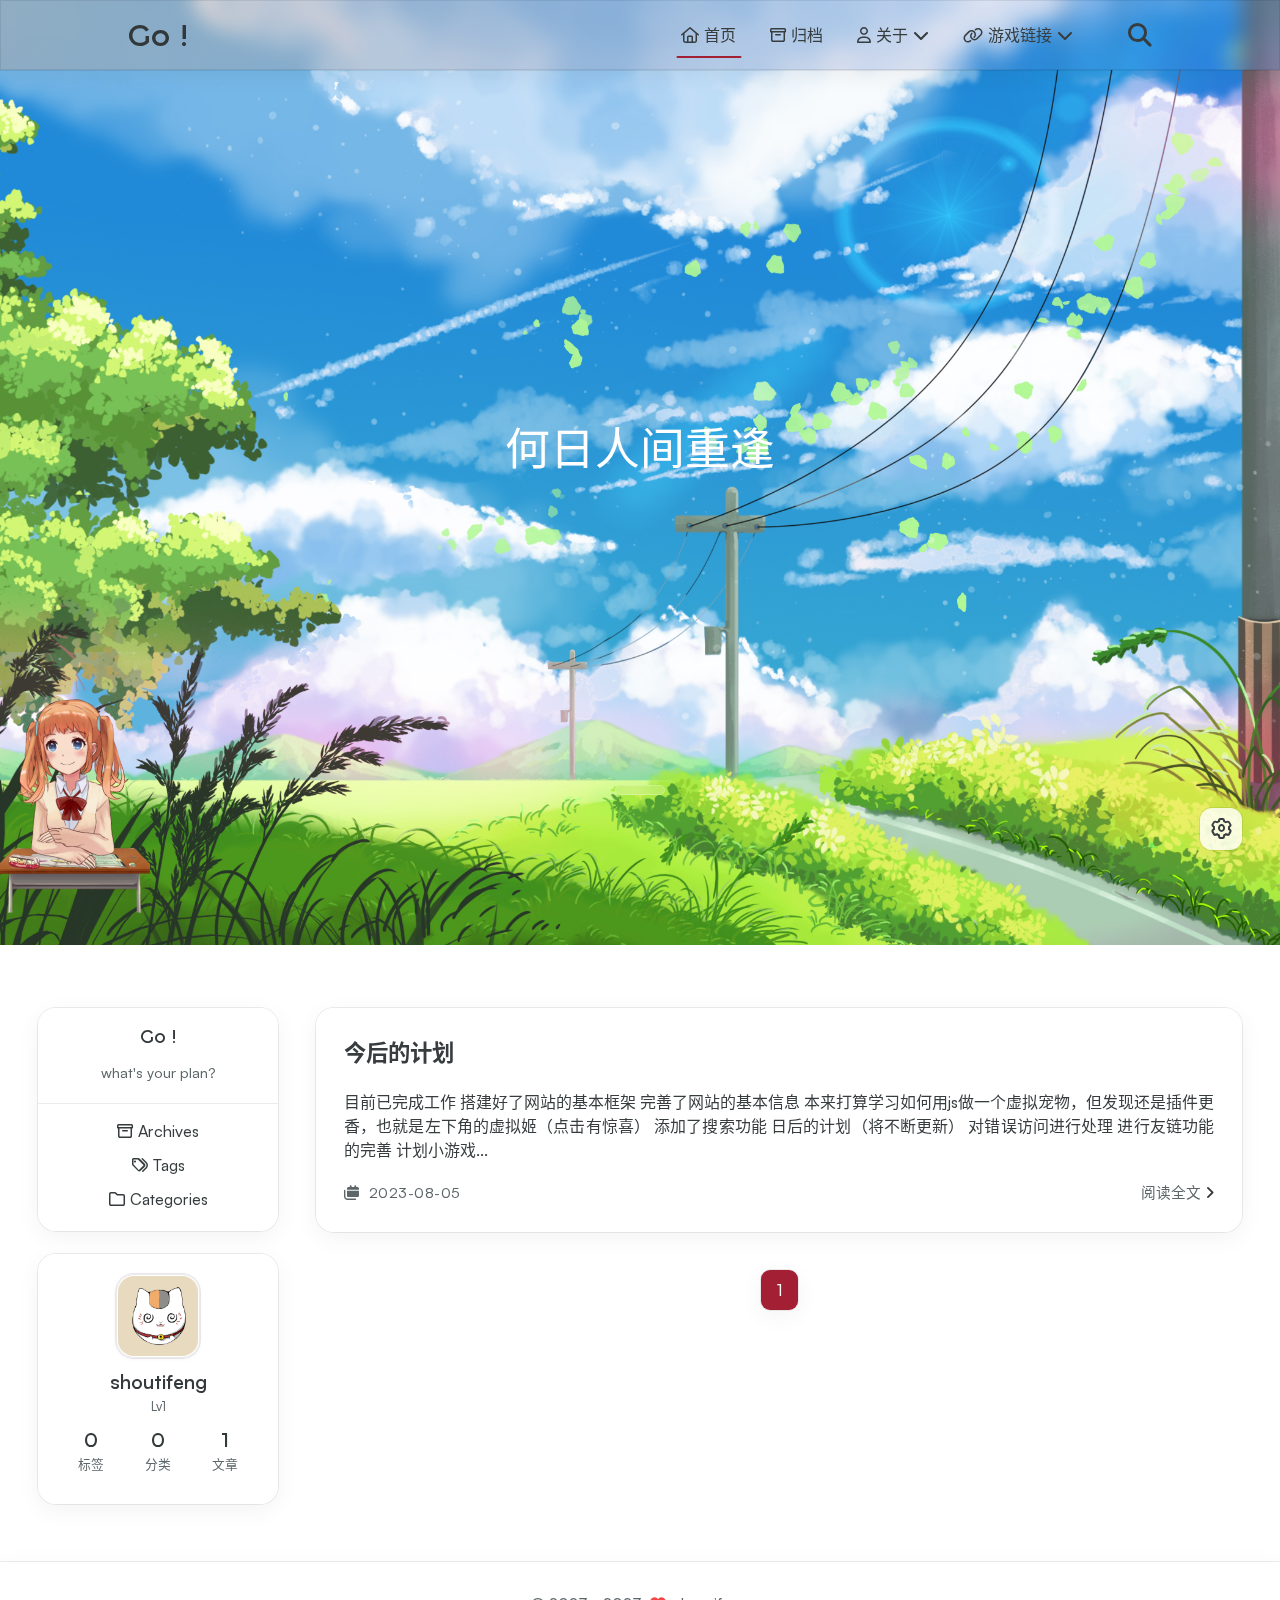
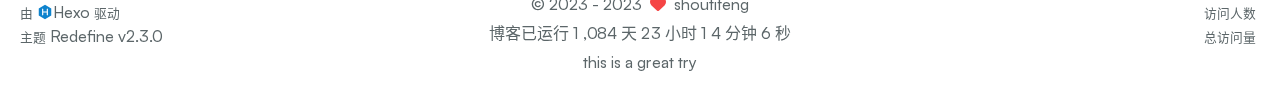
==== commit 202916d4: "Site updated: 2023-08-05 16:36:01" ====
--- a/index.html
+++ b/index.html
@@ -65,7 +65,7 @@
     <script id="hexo-configurations">
     let Global = window.Global || {};
     Global.hexo_config = {"hostname":"shoutifeng.github.io","root":"/","language":"zh-CN","path":"search.xml"};
-    Global.theme_config = {"articles":{"style":{"font_size":"16px","line_height":1.5,"image_border_radius":"14px","image_alignment":"center","image_caption":false,"link_icon":true},"word_count":{"enable":true,"count":true,"min2read":true},"author_label":{"enable":true,"auto":false,"list":[]},"code_block":{"copy":true,"style":"mac","font":{"enable":false,"family":null,"url":null}},"toc":{"enable":true,"max_depth":3,"number":false,"expand":true,"init_open":true},"copyright":true,"lazyload":true,"recommendation":{"enable":false,"title":"推荐阅读","limit":3,"mobile_limit":2,"placeholder":"/images/cat.jpg","skip_dirs":[]}},"colors":{"primary":"#A31F34","secondary":null},"global":{"fonts":{"chinese":{"enable":false,"family":null,"url":null},"english":{"enable":false,"family":null,"url":null}},"content_max_width":"1000px","sidebar_width":"210px","hover":{"shadow":true,"scale":false},"scroll_progress":{"bar":false,"percentage":true},"website_counter":{"url":"https://busuanzi.ibruce.info/busuanzi/2.3/busuanzi.pure.mini.js","enable":true,"site_pv":true,"site_uv":true,"post_pv":true},"single_page":true,"open_graph":true,"google_analytics":{"enable":false,"id":null}},"home_banner":{"enable":true,"style":"fixed","image":{"light":"/images/light.jpg","dark":"/images/dark.png"},"title":"何日人间重逢","subtitle":{"text":["When we meet again on earth"],"hitokoto":{"enable":false,"api":"https://v1.hitokoto.cn"},"typing_speed":100,"backing_speed":80,"starting_delay":500,"backing_delay":1500,"loop":true,"smart_backspace":true},"text_color":{"light":"#fff","dark":"#d1d1b6"},"text_style":{"title_size":"2.8rem","subtitle_size":"1.5rem","line_height":1.2},"custom_font":{"enable":true,"family":null,"url":null},"social_links":{"enable":true,"links":{"github":null,"instagram":null,"zhihu":null,"twitter":null,"email":null},"qrs":{"weixin":null}}},"plugins":{"feed":{"enable":true},"aplayer":{"enable":true,"type":"fixed","audios":[{"name":"出现又离开","artist":"梁博cover","url":"C:\\Users\\lenovo\\Music\\联想安卓音乐\\涛,GIFT.Y - 出现又离开（翻自 梁博）.mp3","cover":"C:\\Users\\lenovo\\Desktop\\mypage\\themes\\redefine\\source\\images\\rain.png"}]},"mermaid":{"enable":false,"version":"9.3.0"}},"version":"2.3.0","navbar":{"auto_hide":false,"color":{"left":"#f78736","right":"#367df7","transparency":35},"links":{"Home":{"path":"/","icon":"fa-regular fa-house"},"Archives":{"path":"/archives","icon":"fa-regular fa-archive"},"Status":{"path":"https://status.evanluo.top/","icon":"fa-regular fa-chart-bar"},"About":{"icon":"fa-regular fa-user","submenus":{"Me":"/about","Github":"https://github.com/EvanNotFound/hexo-theme-redefine","Blog":"https://ohevan.com","Friends":"/friends"}},"游戏链接":{"icon":"fa-regular fa-link","submenus":{"吃豆人":"/","山地越野":"/","贪吃蛇":"/","黑白棋":"/"}}},"search":{"enable":true,"preload":true}},"page_templates":{"friends_column":2,"tags_style":"blur"},"home":{"sidebar":{"enable":true,"position":"left","first_item":"menu","announcement":"what's your plan?","links":{"Archives":{"path":"/archives","icon":"fa-regular fa-archive"},"Tags":{"path":"/tags","icon":"fa-regular fa-tags"},"Categories":{"path":"/categories","icon":"fa-regular fa-folder"}}},"article_date_format":"auto","categories":{"enable":true,"limit":3},"tags":{"enable":true,"limit":3}},"footerStart":"2023/8/4 11:45:14"};
+    Global.theme_config = {"articles":{"style":{"font_size":"16px","line_height":1.5,"image_border_radius":"14px","image_alignment":"center","image_caption":false,"link_icon":true},"word_count":{"enable":true,"count":true,"min2read":true},"author_label":{"enable":true,"auto":false,"list":[]},"code_block":{"copy":true,"style":"mac","font":{"enable":false,"family":null,"url":null}},"toc":{"enable":true,"max_depth":3,"number":false,"expand":true,"init_open":true},"copyright":true,"lazyload":true,"recommendation":{"enable":false,"title":"推荐阅读","limit":3,"mobile_limit":2,"placeholder":"/images/cat.jpg","skip_dirs":[]}},"colors":{"primary":"#A31F34","secondary":null},"global":{"fonts":{"chinese":{"enable":false,"family":null,"url":null},"english":{"enable":false,"family":null,"url":null}},"content_max_width":"1000px","sidebar_width":"210px","hover":{"shadow":true,"scale":false},"scroll_progress":{"bar":false,"percentage":true},"website_counter":{"url":"https://busuanzi.ibruce.info/busuanzi/2.3/busuanzi.pure.mini.js","enable":true,"site_pv":true,"site_uv":true,"post_pv":true},"single_page":true,"open_graph":true,"google_analytics":{"enable":false,"id":null}},"home_banner":{"enable":true,"style":"fixed","image":{"light":"/images/light.jpg","dark":"/images/dark.png"},"title":"何日人间重逢","subtitle":{"text":["When we meet again on earth"],"hitokoto":{"enable":false,"api":"https://v1.hitokoto.cn"},"typing_speed":100,"backing_speed":80,"starting_delay":500,"backing_delay":1500,"loop":true,"smart_backspace":true},"text_color":{"light":"#fff","dark":"#d1d1b6"},"text_style":{"title_size":"2.8rem","subtitle_size":"1.5rem","line_height":1.2},"custom_font":{"enable":true,"family":null,"url":null},"social_links":{"enable":true,"links":{"github":null,"instagram":null,"zhihu":null,"twitter":null,"email":null},"qrs":{"weixin":null}}},"plugins":{"feed":{"enable":true},"aplayer":{"enable":false,"type":"fixed","audios":[{"name":"出现又离开","artist":"梁博cover","url":"C:\\Users\\lenovo\\Music\\联想安卓音乐\\涛,GIFT.Y - 出现又离开（翻自 梁博）.mp3","cover":"C:\\Users\\lenovo\\Desktop\\mypage\\themes\\redefine\\source\\images\\rain.png"}]},"mermaid":{"enable":false,"version":"9.3.0"}},"version":"2.3.0","navbar":{"auto_hide":false,"color":{"left":"#f78736","right":"#367df7","transparency":35},"links":{"Home":{"path":"/","icon":"fa-regular fa-house"},"Archives":{"path":"/archives","icon":"fa-regular fa-archive"},"About":{"icon":"fa-regular fa-user","submenus":{"Me":"/about","Github":"https://github.com/EvanNotFound/hexo-theme-redefine","Blog":"https://ohevan.com","Friends":"/friends"}},"游戏链接":{"icon":"fa-regular fa-link","submenus":{"吃豆人":"/","山地越野":"/","贪吃蛇":"/","黑白棋":"/"}}},"search":{"enable":true,"preload":true}},"page_templates":{"friends_column":2,"tags_style":"blur"},"home":{"sidebar":{"enable":true,"position":"left","first_item":"menu","announcement":"what's your plan?","links":{"Archives":{"path":"/archives","icon":"fa-regular fa-archive"},"Tags":{"path":"/tags","icon":"fa-regular fa-tags"},"Categories":{"path":"/categories","icon":"fa-regular fa-folder"}}},"article_date_format":"auto","categories":{"enable":true,"limit":3},"tags":{"enable":true,"limit":3}},"footerStart":"2023/8/4 11:45:14"};
     Global.language_ago = {"second":"%s 秒前","minute":"%s 分钟前","hour":"%s 小时前","day":"%s 天前","week":"%s 周前","month":"%s 个月前","year":"%s 年前"};
     Global.data_config = {"masonry":false};
   </script>
@@ -240,16 +240,40 @@
                         
                             <li class="navbar-item">
                                 <!-- Menu -->
-                                <a class="" 
-                                    target="_blank" rel="noopener" href="https://status.evanluo.top/"  >
+                                <a class="has-dropdown" 
+                                    href="#" onClick="return false;">
                                     
                                         
-                                            <i class="fa-regular fa-chart-bar"></i>
+                                            <i class="fa-regular fa-user"></i>
                                         
-                                        状态
+                                        关于&nbsp;<i class="fa-solid fa-chevron-down"></i>
                                     
                                 </a>
                                 <!-- Submenu -->
+                                
+                                    <ul class="sub-menu">
+                                    
+                                        <li>
+                                        <a href="/about">ME
+                                        </a>
+                                        </li>
+                                    
+                                        <li>
+                                        <a target="_blank" rel="noopener" href="https://github.com/EvanNotFound/hexo-theme-redefine">GITHUB
+                                        </a>
+                                        </li>
+                                    
+                                        <li>
+                                        <a target="_blank" rel="noopener" href="https://ohevan.com">BLOG
+                                        </a>
+                                        </li>
+                                    
+                                        <li>
+                                        <a href="/friends">友情链接
+                                        </a>
+                                        </li>
+                                    
+                                    </ul>
                                 
                             </li>
                     
@@ -260,46 +284,6 @@
                                     href="#" onClick="return false;">
                                     
                                         
-                                            <i class="fa-regular fa-user"></i>
-                                        
-                                        关于&nbsp;<i class="fa-solid fa-chevron-down"></i>
-                                    
-                                </a>
-                                <!-- Submenu -->
-                                
-                                    <ul class="sub-menu">
-                                    
-                                        <li>
-                                        <a href="/about">ME
-                                        </a>
-                                        </li>
-                                    
-                                        <li>
-                                        <a target="_blank" rel="noopener" href="https://github.com/EvanNotFound/hexo-theme-redefine">GITHUB
-                                        </a>
-                                        </li>
-                                    
-                                        <li>
-                                        <a target="_blank" rel="noopener" href="https://ohevan.com">BLOG
-                                        </a>
-                                        </li>
-                                    
-                                        <li>
-                                        <a href="/friends">友情链接
-                                        </a>
-                                        </li>
-                                    
-                                    </ul>
-                                
-                            </li>
-                    
-                        
-                            <li class="navbar-item">
-                                <!-- Menu -->
-                                <a class="has-dropdown" 
-                                    href="#" onClick="return false;">
-                                    
-                                        
                                             <i class="fa-regular fa-link"></i>
                                         
                                         游戏链接&nbsp;<i class="fa-solid fa-chevron-down"></i>
@@ -380,21 +364,6 @@
                                     <i class="fa-regular fa-archive"></i>
                                 
                                 归档
-                            
-                        </a>
-                    </li>
-                    <!-- Submenu -->
-                    
-            
-                
-                    <li class="drawer-navbar-item flex-center">
-                        <a class="" 
-                        target="_blank" rel="noopener" href="https://status.evanluo.top/"  >
-                             
-                                
-                                    <i class="fa-regular fa-chart-bar"></i>
-                                
-                                状态
                             
                         </a>
                     </li>
@@ -900,13 +869,5 @@
 </div>
 
 
-    <div id="aplayer"></div>
-
-<script src="/js/libs/APlayer.min.js"></script>
-
-
-<script src="/js/plugins/aplayer.js"></script>
-
-
 <script src="/live2dw/lib/L2Dwidget.min.js?094cbace49a39548bed64abff5988b05"></script><script>L2Dwidget.init({"pluginRootPath":"live2dw/","pluginJsPath":"lib/","pluginModelPath":"assets/","tagMode":false,"debug":false,"model":{"jsonPath":"/live2dw/assets/shizuku.model.json"},"display":{"position":"left","width":150,"height":300},"mobile":{"show":true},"react":{"opacity":1},"log":false});</script></body>
 </html>
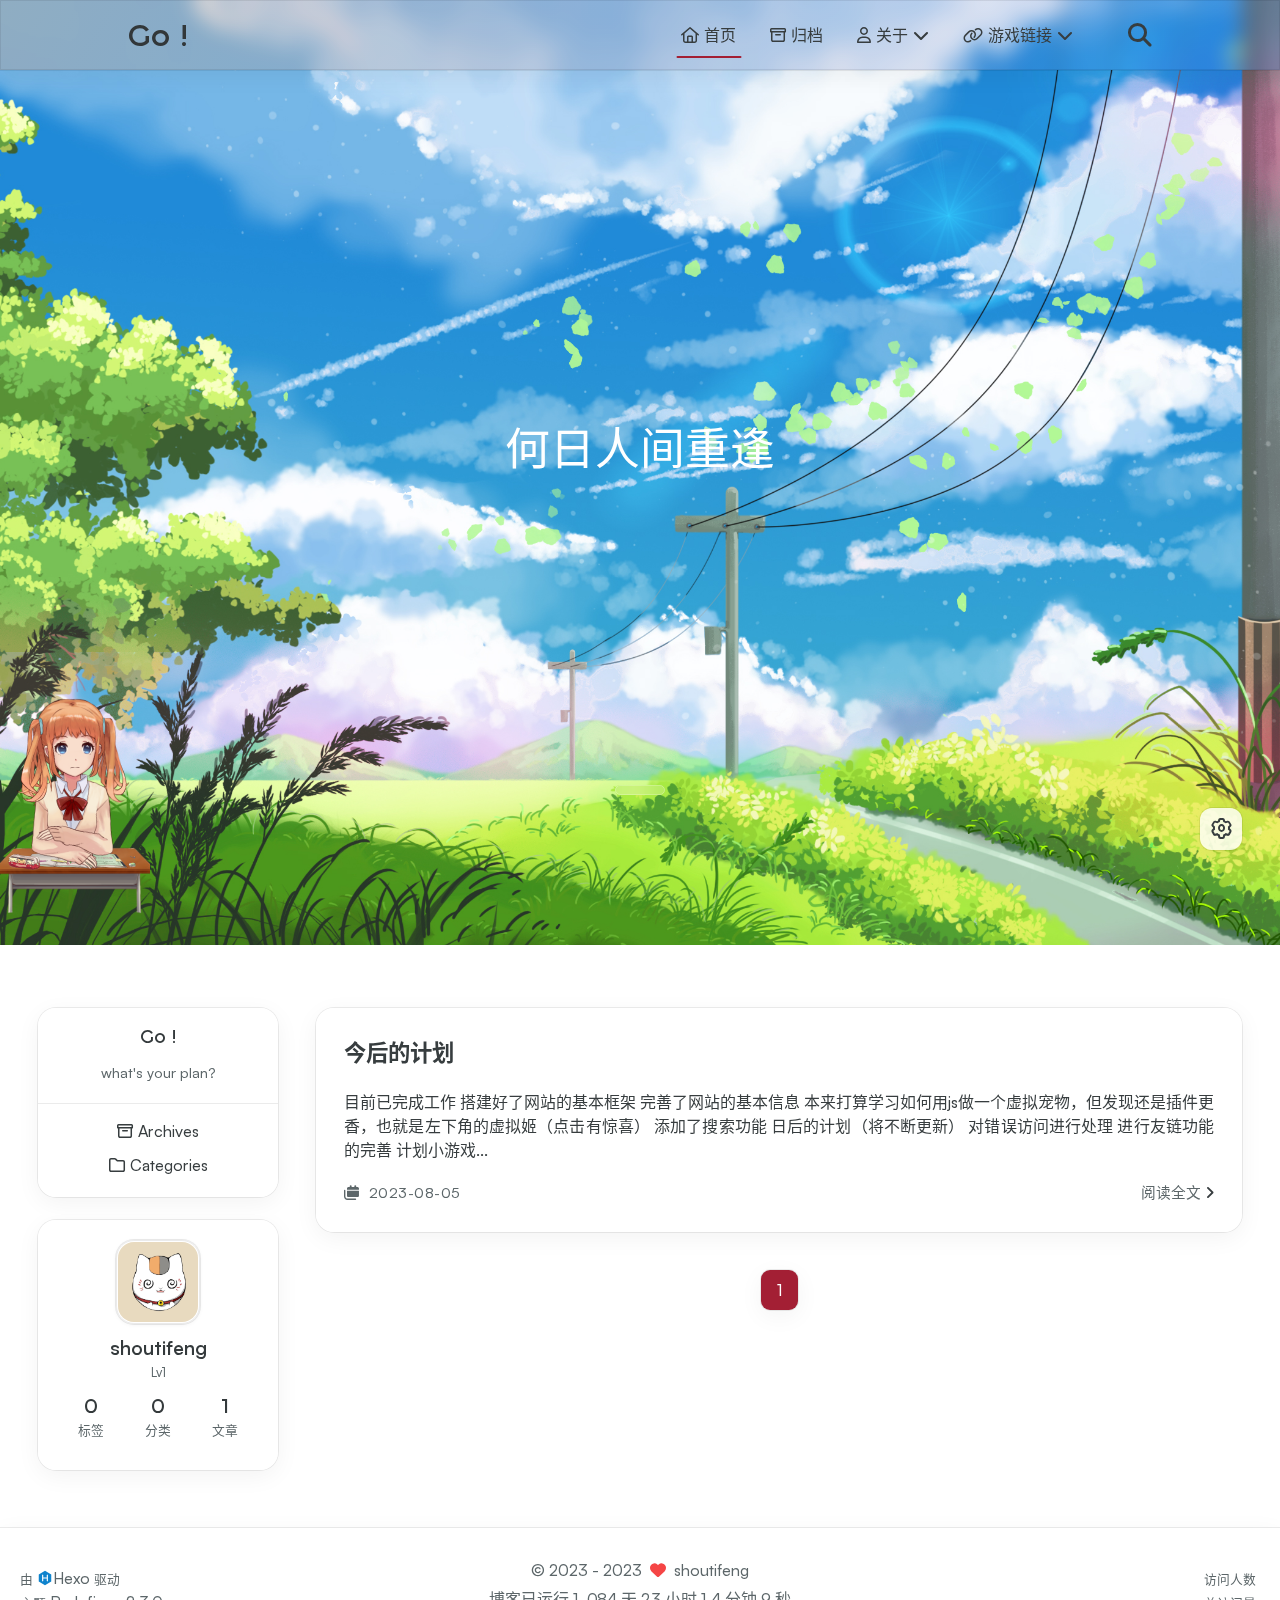
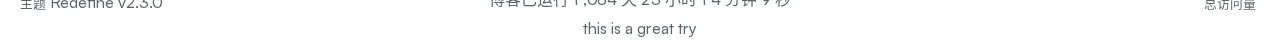
==== commit 45d19937: "Site updated: 2023-08-05 19:17:56" ====
--- a/index.html
+++ b/index.html
@@ -65,7 +65,7 @@
     <script id="hexo-configurations">
     let Global = window.Global || {};
     Global.hexo_config = {"hostname":"shoutifeng.github.io","root":"/","language":"zh-CN","path":"search.xml"};
-    Global.theme_config = {"articles":{"style":{"font_size":"16px","line_height":1.5,"image_border_radius":"14px","image_alignment":"center","image_caption":false,"link_icon":true},"word_count":{"enable":true,"count":true,"min2read":true},"author_label":{"enable":true,"auto":false,"list":[]},"code_block":{"copy":true,"style":"mac","font":{"enable":false,"family":null,"url":null}},"toc":{"enable":true,"max_depth":3,"number":false,"expand":true,"init_open":true},"copyright":true,"lazyload":true,"recommendation":{"enable":false,"title":"推荐阅读","limit":3,"mobile_limit":2,"placeholder":"/images/cat.jpg","skip_dirs":[]}},"colors":{"primary":"#A31F34","secondary":null},"global":{"fonts":{"chinese":{"enable":false,"family":null,"url":null},"english":{"enable":false,"family":null,"url":null}},"content_max_width":"1000px","sidebar_width":"210px","hover":{"shadow":true,"scale":false},"scroll_progress":{"bar":false,"percentage":true},"website_counter":{"url":"https://busuanzi.ibruce.info/busuanzi/2.3/busuanzi.pure.mini.js","enable":true,"site_pv":true,"site_uv":true,"post_pv":true},"single_page":true,"open_graph":true,"google_analytics":{"enable":false,"id":null}},"home_banner":{"enable":true,"style":"fixed","image":{"light":"/images/light.jpg","dark":"/images/dark.png"},"title":"何日人间重逢","subtitle":{"text":["When we meet again on earth"],"hitokoto":{"enable":false,"api":"https://v1.hitokoto.cn"},"typing_speed":100,"backing_speed":80,"starting_delay":500,"backing_delay":1500,"loop":true,"smart_backspace":true},"text_color":{"light":"#fff","dark":"#d1d1b6"},"text_style":{"title_size":"2.8rem","subtitle_size":"1.5rem","line_height":1.2},"custom_font":{"enable":true,"family":null,"url":null},"social_links":{"enable":true,"links":{"github":null,"instagram":null,"zhihu":null,"twitter":null,"email":null},"qrs":{"weixin":null}}},"plugins":{"feed":{"enable":true},"aplayer":{"enable":false,"type":"fixed","audios":[{"name":"出现又离开","artist":"梁博cover","url":"C:\\Users\\lenovo\\Music\\联想安卓音乐\\涛,GIFT.Y - 出现又离开（翻自 梁博）.mp3","cover":"C:\\Users\\lenovo\\Desktop\\mypage\\themes\\redefine\\source\\images\\rain.png"}]},"mermaid":{"enable":false,"version":"9.3.0"}},"version":"2.3.0","navbar":{"auto_hide":false,"color":{"left":"#f78736","right":"#367df7","transparency":35},"links":{"Home":{"path":"/","icon":"fa-regular fa-house"},"Archives":{"path":"/archives","icon":"fa-regular fa-archive"},"About":{"icon":"fa-regular fa-user","submenus":{"Me":"/about","Github":"https://github.com/EvanNotFound/hexo-theme-redefine","Blog":"https://ohevan.com","Friends":"/friends"}},"游戏链接":{"icon":"fa-regular fa-link","submenus":{"吃豆人":"/","山地越野":"/","贪吃蛇":"/","黑白棋":"/"}}},"search":{"enable":true,"preload":true}},"page_templates":{"friends_column":2,"tags_style":"blur"},"home":{"sidebar":{"enable":true,"position":"left","first_item":"menu","announcement":"what's your plan?","links":{"Archives":{"path":"/archives","icon":"fa-regular fa-archive"},"Tags":{"path":"/tags","icon":"fa-regular fa-tags"},"Categories":{"path":"/categories","icon":"fa-regular fa-folder"}}},"article_date_format":"auto","categories":{"enable":true,"limit":3},"tags":{"enable":true,"limit":3}},"footerStart":"2023/8/4 11:45:14"};
+    Global.theme_config = {"articles":{"style":{"font_size":"16px","line_height":1.5,"image_border_radius":"14px","image_alignment":"center","image_caption":false,"link_icon":true},"word_count":{"enable":true,"count":true,"min2read":true},"author_label":{"enable":true,"auto":false,"list":[]},"code_block":{"copy":true,"style":"mac","font":{"enable":false,"family":null,"url":null}},"toc":{"enable":true,"max_depth":3,"number":false,"expand":true,"init_open":true},"copyright":true,"lazyload":true,"recommendation":{"enable":false,"title":"推荐阅读","limit":3,"mobile_limit":2,"placeholder":"/images/cat.jpg","skip_dirs":[]}},"colors":{"primary":"#A31F34","secondary":null},"global":{"fonts":{"chinese":{"enable":false,"family":null,"url":null},"english":{"enable":false,"family":null,"url":null}},"content_max_width":"1000px","sidebar_width":"210px","hover":{"shadow":true,"scale":false},"scroll_progress":{"bar":false,"percentage":true},"website_counter":{"url":"https://busuanzi.ibruce.info/busuanzi/2.3/busuanzi.pure.mini.js","enable":true,"site_pv":true,"site_uv":true,"post_pv":true},"single_page":true,"open_graph":true,"google_analytics":{"enable":false,"id":null}},"home_banner":{"enable":true,"style":"fixed","image":{"light":"/images/light.jpg","dark":"/images/dark.png"},"title":"何日人间重逢","subtitle":{"text":["When we meet again on earth"],"hitokoto":{"enable":false,"api":"https://v1.hitokoto.cn"},"typing_speed":100,"backing_speed":80,"starting_delay":500,"backing_delay":1500,"loop":true,"smart_backspace":true},"text_color":{"light":"#fff","dark":"#d1d1b6"},"text_style":{"title_size":"2.8rem","subtitle_size":"1.5rem","line_height":1.2},"custom_font":{"enable":true,"family":null,"url":null},"social_links":{"enable":true,"links":{"github":null,"instagram":null,"zhihu":null,"twitter":null,"email":null},"qrs":{"weixin":null}}},"plugins":{"feed":{"enable":true},"aplayer":{"enable":false,"type":"fixed","audios":[{"name":"出现又离开","artist":"梁博cover","url":"C:\\Users\\lenovo\\Music\\联想安卓音乐\\涛,GIFT.Y - 出现又离开（翻自 梁博）.mp3","cover":"C:\\Users\\lenovo\\Desktop\\mypage\\themes\\redefine\\source\\images\\rain.png"}]},"mermaid":{"enable":false,"version":"9.3.0"}},"version":"2.3.0","navbar":{"auto_hide":false,"color":{"left":"#f78736","right":"#367df7","transparency":35},"links":{"Home":{"path":"/","icon":"fa-regular fa-house"},"Archives":{"path":"/archives","icon":"fa-regular fa-archive"},"About":{"icon":"fa-regular fa-user","submenus":{"Me":"/about","Github":"https://github.com/EvanNotFound/hexo-theme-redefine","Blog":"https://ohevan.com","Friends":"/friends"}},"游戏链接":{"icon":"fa-regular fa-link","submenus":{"吃豆人":"/","山地越野":"/","贪吃蛇":"/","黑白棋":"/html/black-white-board.html"}}},"search":{"enable":true,"preload":true}},"page_templates":{"friends_column":2,"tags_style":"blur"},"home":{"sidebar":{"enable":true,"position":"left","first_item":"menu","announcement":"what's your plan?","links":{"Archives":{"path":"/archives","icon":"fa-regular fa-archive"},"Categories":{"path":"/categories","icon":"fa-regular fa-folder"}}},"article_date_format":"auto","categories":{"enable":true,"limit":3},"tags":{"enable":true,"limit":3}},"footerStart":"2023/8/4 11:45:14"};
     Global.language_ago = {"second":"%s 秒前","minute":"%s 分钟前","hour":"%s 小时前","day":"%s 天前","week":"%s 周前","month":"%s 个月前","year":"%s 年前"};
     Global.data_config = {"masonry":false};
   </script>
@@ -309,7 +309,7 @@
                                         </li>
                                     
                                         <li>
-                                        <a href="/">黑白棋
+                                        <a href="/html/black-white-board.html">黑白棋
                                         </a>
                                         </li>
                                     
@@ -431,7 +431,7 @@
                             </li>
                         
                             <li class="dropdown-item flex-center">
-                                <a class="dropdown-item" href="/">黑白棋</a>
+                                <a class="dropdown-item" href="/html/black-white-board.html">黑白棋</a>
                             </li>
                         
                     
@@ -471,15 +471,6 @@
                                         <i class="fa-regular fa-archive icon-space"></i>
                                     
                                     <span class="link-name">Archives</span>
-                                </a>
-                            
-                        
-                            
-                                <a class="links" href="/tags">
-                                    
-                                        <i class="fa-regular fa-tags icon-space"></i>
-                                    
-                                    <span class="link-name">Tags</span>
                                 </a>
                             
                         
